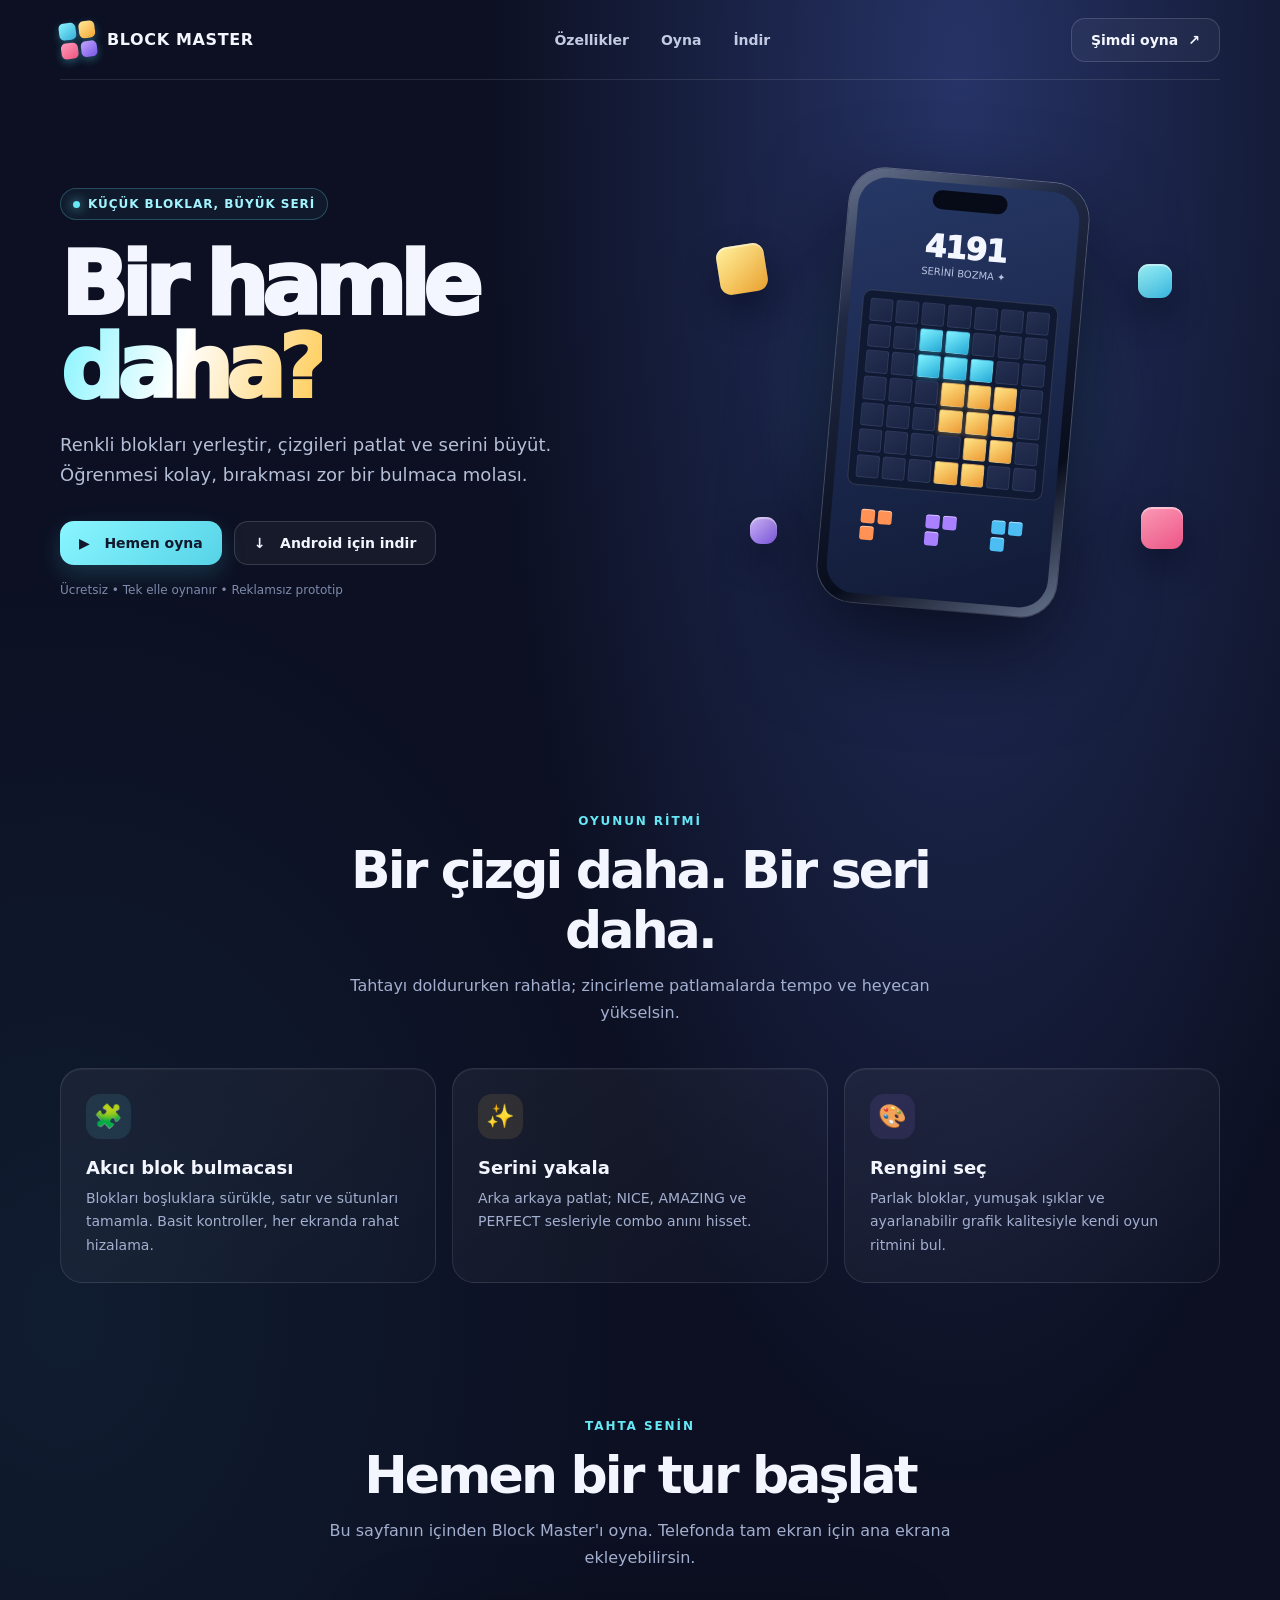
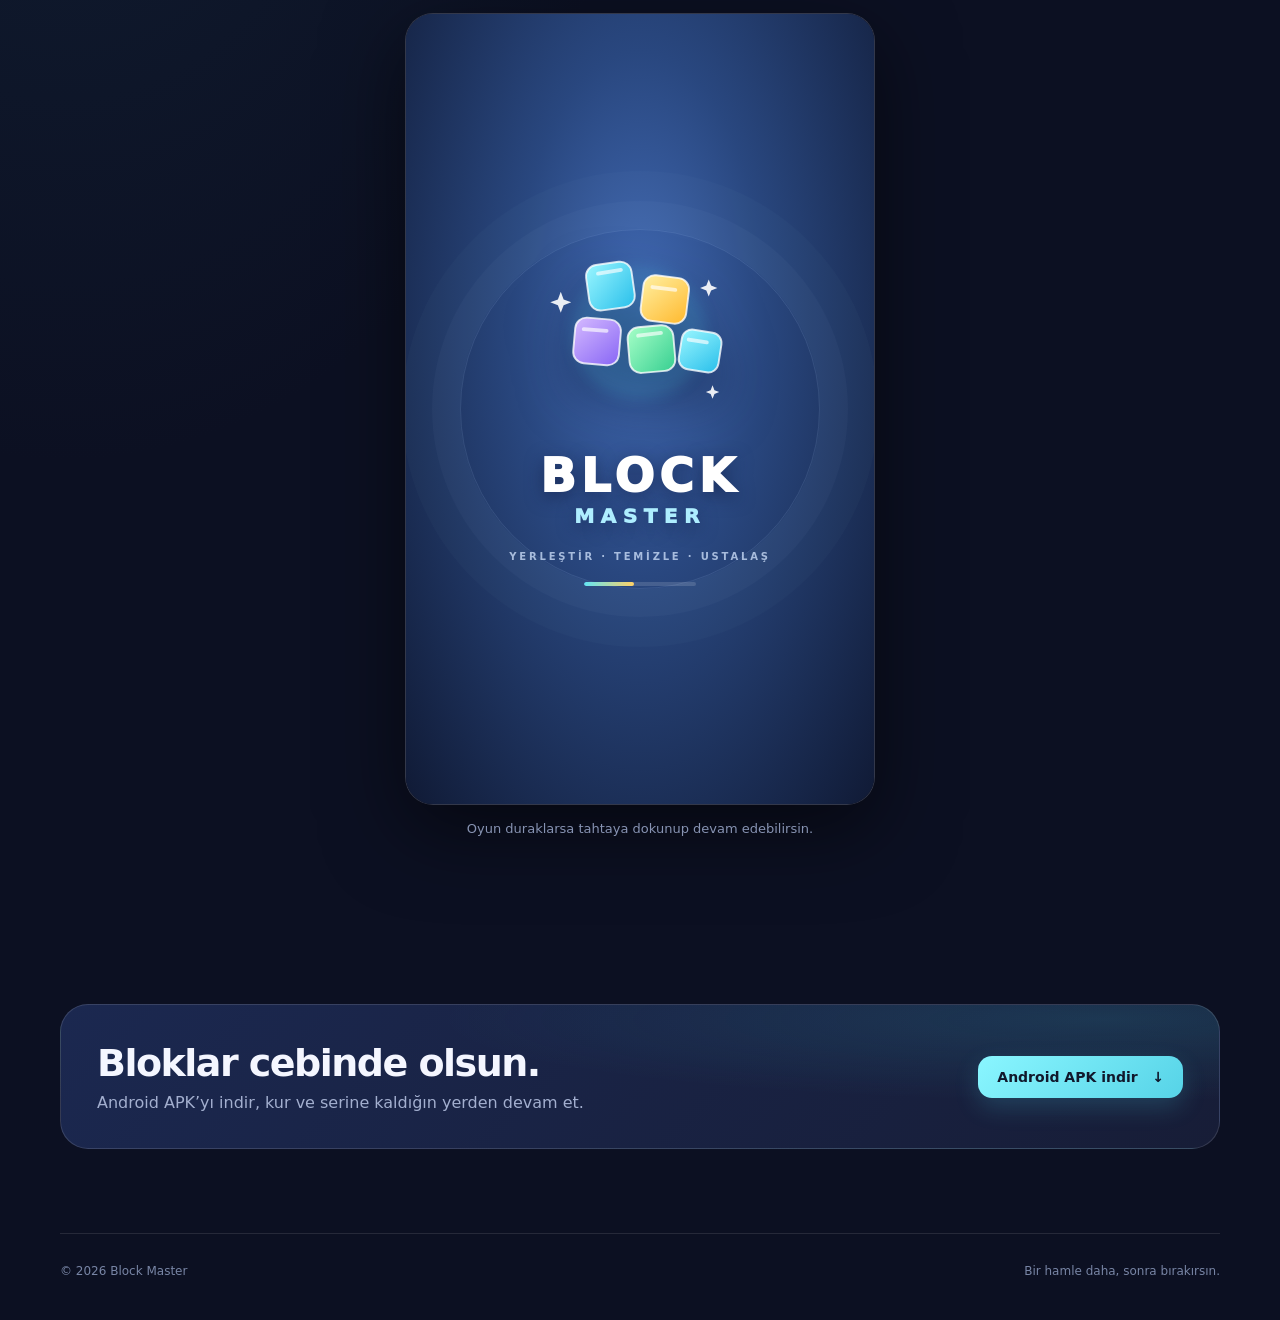
==== index.html @ 8a5c3a3d "Add Block Master website and Android APK" ====
<!doctype html>
<html lang="tr">
<head>
<meta charset="utf-8">
<meta name="viewport" content="width=device-width, initial-scale=1, viewport-fit=cover">
<meta name="theme-color" content="#0c1022">
<meta name="description" content="Block Master — rengârenk blokları yerleştir, çizgileri patlat, serini büyüt.">
<meta property="og:type" content="website">
<meta property="og:site_name" content="Block Master">
<meta property="og:title" content="Block Master — Bir hamle daha?">
<meta property="og:description" content="Renkli blokları yerleştir, çizgileri patlat ve serini büyüt. Hemen ücretsiz oyna.">
<meta property="og:image" content="social-preview.png">
<meta name="twitter:card" content="summary_large_image">
<link rel="icon" type="image/png" sizes="192x192" href="icons/icon-192.png">
<title>Block Master — Bir hamle daha?</title>
<style>
:root{--bg:#0c1022;--bg2:#131a35;--panel:#182143;--text:#f4f6ff;--muted:#a3afcf;--cyan:#66e8f5;--gold:#ffd166;--pink:#ff729f;--purple:#a77bff;--line:#ffffff1b;--max:1160px}
*{box-sizing:border-box}html{scroll-behavior:smooth}body{margin:0;background:radial-gradient(ellipse at 75% 3%,#263366 0,transparent 35%),radial-gradient(ellipse at 5% 45%,#18354d55 0,transparent 33%),var(--bg);color:var(--text);font-family:Inter,ui-sans-serif,system-ui,-apple-system,"Segoe UI",sans-serif;overflow-x:hidden}a{color:inherit;text-decoration:none}.wrap{width:min(var(--max),calc(100% - 40px));margin:auto}.nav{height:80px;display:flex;align-items:center;justify-content:space-between;border-bottom:1px solid var(--line)}.brand{display:flex;align-items:center;gap:11px;font-weight:900;letter-spacing:.04em}.brand-mark{width:36px;height:36px;position:relative;display:grid;grid-template-columns:repeat(2,1fr);gap:3px;transform:rotate(-7deg)}.brand-mark i{border-radius:5px;background:linear-gradient(145deg,#8af6ff,#36acd6);box-shadow:0 3px 9px #54dcfa55}.brand-mark i:nth-child(2){background:linear-gradient(145deg,#ffe99c,#f6a832)}.brand-mark i:nth-child(3){background:linear-gradient(145deg,#ff9cbc,#ed547d)}.brand-mark i:nth-child(4){background:linear-gradient(145deg,#c4a5ff,#7756e5)}.navlinks{display:flex;gap:32px;color:#c2cbe2;font-size:14px;font-weight:700}.navlinks a:hover{color:white}.nav-cta,.button{display:inline-flex;align-items:center;justify-content:center;gap:10px;border:1px solid #ffffff24;border-radius:14px;padding:13px 19px;font-weight:850;font-size:14px;transition:transform .2s,filter .2s}.nav-cta{background:#ffffff0b}.button:hover,.nav-cta:hover{transform:translateY(-2px);filter:brightness(1.08)}.button.primary{color:#11182c;background:linear-gradient(135deg,#8af6ff,#56d3e7);box-shadow:0 9px 24px #4bcde633;border:0}.button.secondary{background:#ffffff0b}.hero{position:relative;display:grid;grid-template-columns:1.05fr .95fr;align-items:center;gap:35px;min-height:650px;padding:70px 0 95px}.eyebrow{display:inline-flex;align-items:center;gap:8px;padding:8px 12px;border:1px solid #67e8f540;border-radius:99px;background:#67e8f50c;color:#a2f5ff;font-size:12px;font-weight:850;letter-spacing:.08em;text-transform:uppercase}.eyebrow b{width:7px;height:7px;border-radius:50%;background:var(--cyan);box-shadow:0 0 12px var(--cyan)}h1{font-size:clamp(52px,7vw,88px);letter-spacing:-.075em;line-height:.94;margin:24px 0 20px;font-weight:1000}.gradient-text{background:linear-gradient(105deg,#91f5ff 5%,#ffffff 46%,#ffd166 94%);color:transparent;background-clip:text;-webkit-background-clip:text}.hero p{max-width:520px;font-size:18px;line-height:1.7;color:#b5bfd8;margin:0 0 30px}.actions{display:flex;gap:12px;flex-wrap:wrap}.fineprint{margin-top:18px;font-size:12px;color:#7e8aab}.showcase{height:460px;display:grid;place-items:center;position:relative}.halo{position:absolute;width:min(88%,430px);aspect-ratio:1;border-radius:50%;background:radial-gradient(circle,#54cbe52a,transparent 67%);filter:blur(6px)}.phone{position:relative;width:240px;height:435px;border-radius:36px;padding:9px;background:linear-gradient(145deg,#65718c,#202943 26%,#080d1c 73%,#65718c);box-shadow:0 35px 90px #02040cb0,0 0 0 1px #ffffff55;transform:rotate(5deg);animation:float 5.5s ease-in-out infinite}.phone-inner{width:100%;height:100%;overflow:hidden;border-radius:29px;background:linear-gradient(160deg,#263866,#111a36);padding:16px 13px}.phone-top{height:19px;width:75px;border-radius:12px;background:#070b18;margin:-8px auto 19px}.mini-score{text-align:center;font-size:31px;font-weight:1000;letter-spacing:-.04em}.mini-label{text-align:center;color:#b8c3e0;font-size:10px;margin:2px 0 18px}.mini-grid{display:grid;grid-template-columns:repeat(7,1fr);gap:3px;padding:7px;background:#101932;border:1px solid #ffffff20;border-radius:9px}.mini-grid i{aspect-ratio:1;border-radius:3px;background:linear-gradient(145deg,#252f51,#1a2544);border:1px solid #53648a44}.mini-grid i:nth-child(10),.mini-grid i:nth-child(11),.mini-grid i:nth-child(17),.mini-grid i:nth-child(18){background:linear-gradient(145deg,#82f3ff,#24a9d6);box-shadow:0 2px 5px #3cd5ef55}.mini-grid i:nth-child(25),.mini-grid i:nth-child(26),.mini-grid i:nth-child(32),.mini-grid i:nth-child(33){background:linear-gradient(145deg,#ffe486,#ec9b35);box-shadow:0 2px 5px #f7b33a55}.mini-tray{display:flex;justify-content:space-around;margin-top:23px}.mini-piece{display:grid;grid-template-columns:repeat(2,14px);gap:3px}.mini-piece i{width:14px;height:14px;border-radius:3px;background:#ff9254;box-shadow:inset 0 1px #ffffff8a}.mini-piece:nth-child(2) i{background:#a980ff}.mini-piece:nth-child(3) i{background:#4cbef4}.float-block{position:absolute;border-radius:11px;box-shadow:0 16px 34px #02071577,inset 0 2px 1px #ffffff7c;animation:float 4s ease-in-out infinite}.float-block.a{width:48px;height:48px;left:6%;top:18%;background:linear-gradient(145deg,#fff09c,#eea532);transform:rotate(-9deg)}.float-block.b{width:34px;height:34px;right:9%;top:22%;background:linear-gradient(145deg,#a2fbff,#37b5df);animation-delay:-1.4s}.float-block.c{width:42px;height:42px;right:7%;bottom:16%;background:linear-gradient(145deg,#ff9db9,#eb5485);animation-delay:-.8s}.float-block.d{width:27px;height:27px;left:12%;bottom:17%;background:linear-gradient(145deg,#d3baff,#8760ed);animation-delay:-2s}@keyframes float{0%,100%{translate:0 0}50%{translate:0 -12px}}.section{padding:84px 0}.section-head{text-align:center;max-width:650px;margin:0 auto 42px}.kicker{color:var(--cyan);font-weight:900;font-size:12px;letter-spacing:.16em;text-transform:uppercase}.section h2{font-size:clamp(32px,4.5vw,52px);letter-spacing:-.055em;margin:12px 0}.section-head p{color:var(--muted);line-height:1.7;margin:0}.features{display:grid;grid-template-columns:repeat(3,1fr);gap:16px}.feature{padding:25px;border:1px solid var(--line);border-radius:22px;background:linear-gradient(145deg,#ffffff0d,#ffffff04);box-shadow:inset 0 1px #ffffff0c}.feature-icon{width:45px;height:45px;border-radius:14px;display:grid;place-items:center;font-size:23px;background:#66e8f51b;margin-bottom:18px}.feature:nth-child(2) .feature-icon{background:#ffd1661b}.feature:nth-child(3) .feature-icon{background:#a77bff1b}.feature h3{margin:0 0 9px;font-size:18px}.feature p{color:var(--muted);font-size:14px;line-height:1.65;margin:0}.play-section{padding-top:52px}.game-frame{width:min(100%,470px);height:min(850px,88vh);min-height:650px;border:1px solid #ffffff25;border-radius:28px;overflow:hidden;background:#10162b;box-shadow:0 25px 80px #0008;margin:32px auto 0}.game-frame iframe{width:100%;height:100%;border:0;background:#10162b}.play-note{text-align:center;color:#8793b2;font-size:13px;margin-top:16px}.download-band{padding:36px;border-radius:28px;border:1px solid #ffffff21;background:radial-gradient(ellipse at 90% 10%,#37c9db24,transparent 45%),linear-gradient(135deg,#1b2850,#171d37);display:flex;justify-content:space-between;align-items:center;gap:20px}.download-band h2{font-size:clamp(26px,4vw,38px);margin:0 0 8px;letter-spacing:-.04em}.download-band p{margin:0;color:var(--muted)}footer{padding:30px 0 42px;color:#7885a5;font-size:12px;display:flex;justify-content:space-between;gap:12px;border-top:1px solid var(--line)}.reveal{opacity:0;transform:translateY(16px);transition:opacity .65s,transform .65s}.reveal.visible{opacity:1;transform:translateY(0)}
@media(max-width:820px){.hero{grid-template-columns:1fr;gap:0;min-height:auto;padding:65px 0 40px}.hero-copy{text-align:center}.hero p{margin-left:auto;margin-right:auto}.actions{justify-content:center}.showcase{height:420px;margin-top:18px}.phone{transform:scale(.9) rotate(4deg)}.features{grid-template-columns:1fr}.feature{display:flex;gap:16px;align-items:flex-start}.feature-icon{flex:0 0 45px;margin:0}.download-band{display:block;text-align:center;padding:28px 22px}.download-band .button{margin-top:20px}.navlinks{display:none}.nav-cta{padding:11px 14px}.section{padding:65px 0}.game-frame{height:78vh;min-height:590px}}
@media(max-width:420px){.wrap{width:calc(100% - 28px)}.nav{height:68px}.hero{padding-top:52px}h1{font-size:55px}.hero p{font-size:16px}.showcase{height:380px}.phone{transform:scale(.82) rotate(4deg)}.section{padding:54px 0}.game-frame{height:75vh;min-height:560px;border-radius:20px}}
@media(prefers-reduced-motion:reduce){*,*::before,*::after{scroll-behavior:auto!important;animation-duration:.01ms!important;transition-duration:.01ms!important}}
</style>
</head>
<body>
<header class="wrap nav"><a class="brand" href="#top" aria-label="Block Master ana sayfa"><span class="brand-mark"><i></i><i></i><i></i><i></i></span><span>BLOCK MASTER</span></a><nav class="navlinks"><a href="#ozellikler">Özellikler</a><a href="#oyna">Oyna</a><a href="#indir">İndir</a></nav><a class="nav-cta" href="#oyna">Şimdi oyna <span>↗</span></a></header>
<main id="top">
<section class="wrap hero"><div class="hero-copy"><span class="eyebrow"><b></b> Küçük bloklar, büyük seri</span><h1>Bir hamle<br><span class="gradient-text">daha?</span></h1><p>Renkli blokları yerleştir, çizgileri patlat ve serini büyüt. Öğrenmesi kolay, bırakması zor bir bulmaca molası.</p><div class="actions"><a class="button primary" href="#oyna">▶ &nbsp; Hemen oyna</a><a class="button secondary" href="BlockPuzzle.apk" download>↓ &nbsp; Android için indir</a></div><div class="fineprint">Ücretsiz • Tek elle oynanır • Reklamsız prototip</div></div>
<div class="showcase" aria-label="Block Master oyun önizlemesi"><div class="halo"></div><span class="float-block a"></span><span class="float-block b"></span><span class="float-block c"></span><span class="float-block d"></span><div class="phone"><div class="phone-inner"><div class="phone-top"></div><div class="mini-score">4191</div><div class="mini-label">SERİNİ BOZMA ✦</div><div class="mini-grid" id="miniGrid"></div><div class="mini-tray"><span class="mini-piece"><i></i><i></i><i></i></span><span class="mini-piece"><i></i><i></i><i></i></span><span class="mini-piece"><i></i><i></i><i></i></span></div></div></div></div></section>
<section class="section wrap reveal" id="ozellikler"><div class="section-head"><div class="kicker">OYUNUN RİTMİ</div><h2>Bir çizgi daha. Bir seri daha.</h2><p>Tahtayı doldururken rahatla; zincirleme patlamalarda tempo ve heyecan yükselsin.</p></div><div class="features"><article class="feature"><div class="feature-icon">🧩</div><div><h3>Akıcı blok bulmacası</h3><p>Blokları boşluklara sürükle, satır ve sütunları tamamla. Basit kontroller, her ekranda rahat hizalama.</p></div></article><article class="feature"><div class="feature-icon">✨</div><div><h3>Serini yakala</h3><p>Arka arkaya patlat; NICE, AMAZING ve PERFECT sesleriyle combo anını hisset.</p></div></article><article class="feature"><div class="feature-icon">🎨</div><div><h3>Rengini seç</h3><p>Parlak bloklar, yumuşak ışıklar ve ayarlanabilir grafik kalitesiyle kendi oyun ritmini bul.</p></div></article></div></section>
<section class="section play-section wrap reveal" id="oyna"><div class="section-head"><div class="kicker">TAHTA SENİN</div><h2>Hemen bir tur başlat</h2><p>Bu sayfanın içinden Block Master'ı oyna. Telefonda tam ekran için ana ekrana ekleyebilirsin.</p></div><div class="game-frame"><iframe src="BlockPuzzle.html" title="Block Master oynanış" loading="lazy" allow="autoplay"></iframe></div><div class="play-note">Oyun duraklarsa tahtaya dokunup devam edebilirsin.</div></section>
<section class="section wrap reveal" id="indir"><div class="download-band"><div><h2>Bloklar cebinde olsun.</h2><p>Android APK’yı indir, kur ve serine kaldığın yerden devam et.</p></div><a class="button primary" href="BlockPuzzle.apk" download>Android APK indir &nbsp; ↓</a></div></section>
</main><footer class="wrap"><span>© 2026 Block Master</span><span>Bir hamle daha, sonra bırakırsın.</span></footer>
<script>
(function(){var grid=document.getElementById('miniGrid');var filled=[9,10,17,18,25,26,32,33,39,40,45,46];for(var i=0;i<49;i++){var cell=document.createElement('i');grid.appendChild(cell)}var cells=grid.children;for(var j=0;j<filled.length;j++)cells[filled[j]].style.background='linear-gradient(145deg,'+(j<4?'#82f3ff,#24a9d6':'#ffe486,#ec9b35')+')';var items=document.querySelectorAll('.reveal');if('IntersectionObserver'in window){var io=new IntersectionObserver(function(entries){entries.forEach(function(e){if(e.isIntersecting){e.target.classList.add('visible');io.unobserve(e.target)}})},{threshold:.12});items.forEach(function(el){io.observe(el)})}else{items.forEach(function(el){el.classList.add('visible')})}})();
</script>
</body>
</html>
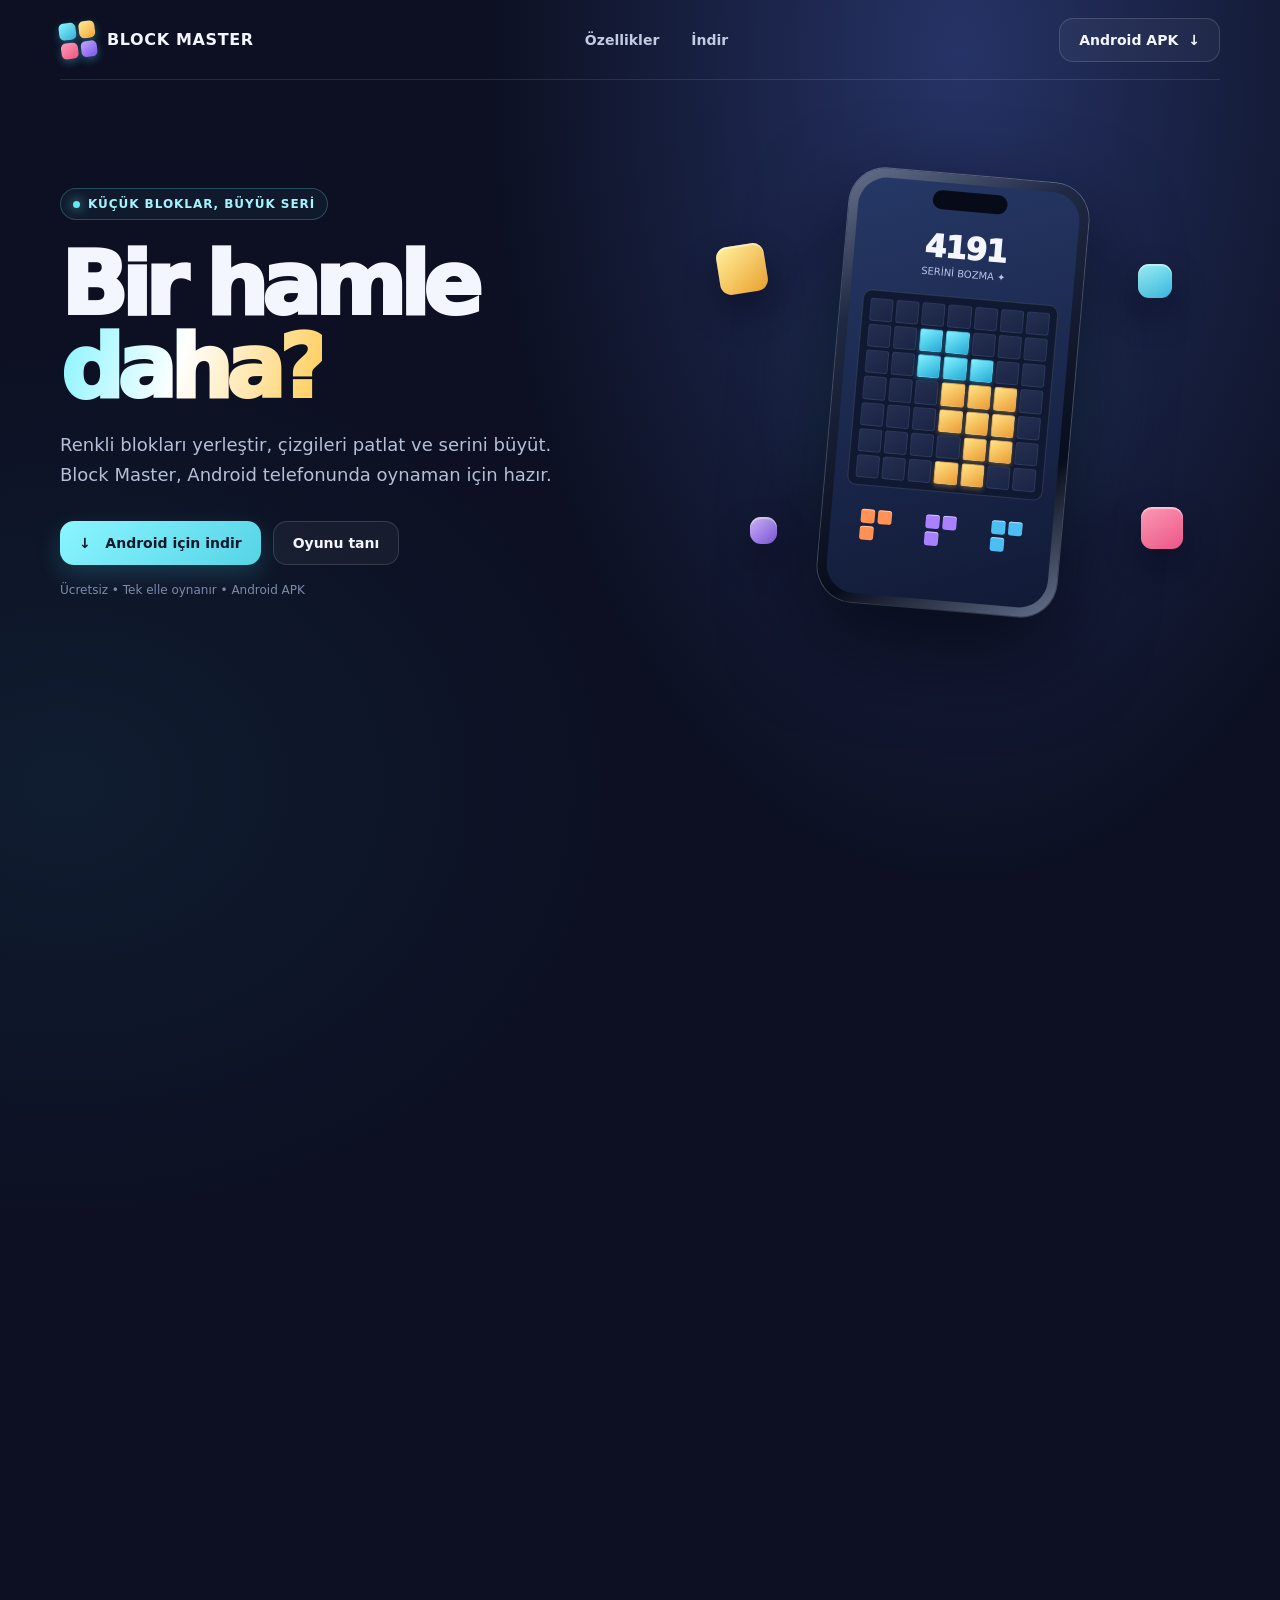
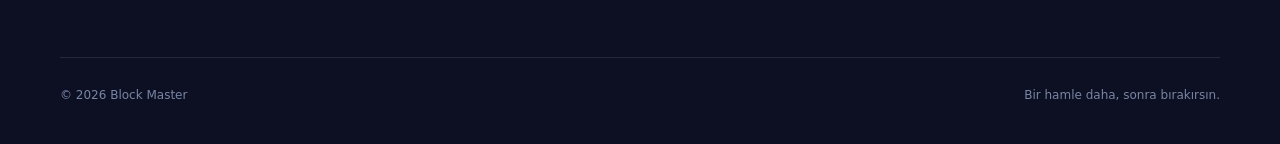
==== commit aa35ee49: "Disable web gameplay and add security policy" ====
--- a/index.html
+++ b/index.html
@@ -1,37 +1,30 @@
-<!doctype html>
-<html lang="tr">
-<head>
-<meta charset="utf-8">
-<meta name="viewport" content="width=device-width, initial-scale=1, viewport-fit=cover">
-<meta name="theme-color" content="#0c1022">
-<meta name="description" content="Block Master — rengârenk blokları yerleştir, çizgileri patlat, serini büyüt.">
-<meta property="og:type" content="website">
-<meta property="og:site_name" content="Block Master">
-<meta property="og:title" content="Block Master — Bir hamle daha?">
-<meta property="og:description" content="Renkli blokları yerleştir, çizgileri patlat ve serini büyüt. Hemen ücretsiz oyna.">
-<meta property="og:image" content="social-preview.png">
-<meta name="twitter:card" content="summary_large_image">
-<link rel="icon" type="image/png" sizes="192x192" href="icons/icon-192.png">
-<title>Block Master — Bir hamle daha?</title>
-<style>
-:root{--bg:#0c1022;--bg2:#131a35;--panel:#182143;--text:#f4f6ff;--muted:#a3afcf;--cyan:#66e8f5;--gold:#ffd166;--pink:#ff729f;--purple:#a77bff;--line:#ffffff1b;--max:1160px}
-*{box-sizing:border-box}html{scroll-behavior:smooth}body{margin:0;background:radial-gradient(ellipse at 75% 3%,#263366 0,transparent 35%),radial-gradient(ellipse at 5% 45%,#18354d55 0,transparent 33%),var(--bg);color:var(--text);font-family:Inter,ui-sans-serif,system-ui,-apple-system,"Segoe UI",sans-serif;overflow-x:hidden}a{color:inherit;text-decoration:none}.wrap{width:min(var(--max),calc(100% - 40px));margin:auto}.nav{height:80px;display:flex;align-items:center;justify-content:space-between;border-bottom:1px solid var(--line)}.brand{display:flex;align-items:center;gap:11px;font-weight:900;letter-spacing:.04em}.brand-mark{width:36px;height:36px;position:relative;display:grid;grid-template-columns:repeat(2,1fr);gap:3px;transform:rotate(-7deg)}.brand-mark i{border-radius:5px;background:linear-gradient(145deg,#8af6ff,#36acd6);box-shadow:0 3px 9px #54dcfa55}.brand-mark i:nth-child(2){background:linear-gradient(145deg,#ffe99c,#f6a832)}.brand-mark i:nth-child(3){background:linear-gradient(145deg,#ff9cbc,#ed547d)}.brand-mark i:nth-child(4){background:linear-gradient(145deg,#c4a5ff,#7756e5)}.navlinks{display:flex;gap:32px;color:#c2cbe2;font-size:14px;font-weight:700}.navlinks a:hover{color:white}.nav-cta,.button{display:inline-flex;align-items:center;justify-content:center;gap:10px;border:1px solid #ffffff24;border-radius:14px;padding:13px 19px;font-weight:850;font-size:14px;transition:transform .2s,filter .2s}.nav-cta{background:#ffffff0b}.button:hover,.nav-cta:hover{transform:translateY(-2px);filter:brightness(1.08)}.button.primary{color:#11182c;background:linear-gradient(135deg,#8af6ff,#56d3e7);box-shadow:0 9px 24px #4bcde633;border:0}.button.secondary{background:#ffffff0b}.hero{position:relative;display:grid;grid-template-columns:1.05fr .95fr;align-items:center;gap:35px;min-height:650px;padding:70px 0 95px}.eyebrow{display:inline-flex;align-items:center;gap:8px;padding:8px 12px;border:1px solid #67e8f540;border-radius:99px;background:#67e8f50c;color:#a2f5ff;font-size:12px;font-weight:850;letter-spacing:.08em;text-transform:uppercase}.eyebrow b{width:7px;height:7px;border-radius:50%;background:var(--cyan);box-shadow:0 0 12px var(--cyan)}h1{font-size:clamp(52px,7vw,88px);letter-spacing:-.075em;line-height:.94;margin:24px 0 20px;font-weight:1000}.gradient-text{background:linear-gradient(105deg,#91f5ff 5%,#ffffff 46%,#ffd166 94%);color:transparent;background-clip:text;-webkit-background-clip:text}.hero p{max-width:520px;font-size:18px;line-height:1.7;color:#b5bfd8;margin:0 0 30px}.actions{display:flex;gap:12px;flex-wrap:wrap}.fineprint{margin-top:18px;font-size:12px;color:#7e8aab}.showcase{height:460px;display:grid;place-items:center;position:relative}.halo{position:absolute;width:min(88%,430px);aspect-ratio:1;border-radius:50%;background:radial-gradient(circle,#54cbe52a,transparent 67%);filter:blur(6px)}.phone{position:relative;width:240px;height:435px;border-radius:36px;padding:9px;background:linear-gradient(145deg,#65718c,#202943 26%,#080d1c 73%,#65718c);box-shadow:0 35px 90px #02040cb0,0 0 0 1px #ffffff55;transform:rotate(5deg);animation:float 5.5s ease-in-out infinite}.phone-inner{width:100%;height:100%;overflow:hidden;border-radius:29px;background:linear-gradient(160deg,#263866,#111a36);padding:16px 13px}.phone-top{height:19px;width:75px;border-radius:12px;background:#070b18;margin:-8px auto 19px}.mini-score{text-align:center;font-size:31px;font-weight:1000;letter-spacing:-.04em}.mini-label{text-align:center;color:#b8c3e0;font-size:10px;margin:2px 0 18px}.mini-grid{display:grid;grid-template-columns:repeat(7,1fr);gap:3px;padding:7px;background:#101932;border:1px solid #ffffff20;border-radius:9px}.mini-grid i{aspect-ratio:1;border-radius:3px;background:linear-gradient(145deg,#252f51,#1a2544);border:1px solid #53648a44}.mini-grid i:nth-child(10),.mini-grid i:nth-child(11),.mini-grid i:nth-child(17),.mini-grid i:nth-child(18){background:linear-gradient(145deg,#82f3ff,#24a9d6);box-shadow:0 2px 5px #3cd5ef55}.mini-grid i:nth-child(25),.mini-grid i:nth-child(26),.mini-grid i:nth-child(32),.mini-grid i:nth-child(33){background:linear-gradient(145deg,#ffe486,#ec9b35);box-shadow:0 2px 5px #f7b33a55}.mini-tray{display:flex;justify-content:space-around;margin-top:23px}.mini-piece{display:grid;grid-template-columns:repeat(2,14px);gap:3px}.mini-piece i{width:14px;height:14px;border-radius:3px;background:#ff9254;box-shadow:inset 0 1px #ffffff8a}.mini-piece:nth-child(2) i{background:#a980ff}.mini-piece:nth-child(3) i{background:#4cbef4}.float-block{position:absolute;border-radius:11px;box-shadow:0 16px 34px #02071577,inset 0 2px 1px #ffffff7c;animation:float 4s ease-in-out infinite}.float-block.a{width:48px;height:48px;left:6%;top:18%;background:linear-gradient(145deg,#fff09c,#eea532);transform:rotate(-9deg)}.float-block.b{width:34px;height:34px;right:9%;top:22%;background:linear-gradient(145deg,#a2fbff,#37b5df);animation-delay:-1.4s}.float-block.c{width:42px;height:42px;right:7%;bottom:16%;background:linear-gradient(145deg,#ff9db9,#eb5485);animation-delay:-.8s}.float-block.d{width:27px;height:27px;left:12%;bottom:17%;background:linear-gradient(145deg,#d3baff,#8760ed);animation-delay:-2s}@keyframes float{0%,100%{translate:0 0}50%{translate:0 -12px}}.section{padding:84px 0}.section-head{text-align:center;max-width:650px;margin:0 auto 42px}.kicker{color:var(--cyan);font-weight:900;font-size:12px;letter-spacing:.16em;text-transform:uppercase}.section h2{font-size:clamp(32px,4.5vw,52px);letter-spacing:-.055em;margin:12px 0}.section-head p{color:var(--muted);line-height:1.7;margin:0}.features{display:grid;grid-template-columns:repeat(3,1fr);gap:16px}.feature{padding:25px;border:1px solid var(--line);border-radius:22px;background:linear-gradient(145deg,#ffffff0d,#ffffff04);box-shadow:inset 0 1px #ffffff0c}.feature-icon{width:45px;height:45px;border-radius:14px;display:grid;place-items:center;font-size:23px;background:#66e8f51b;margin-bottom:18px}.feature:nth-child(2) .feature-icon{background:#ffd1661b}.feature:nth-child(3) .feature-icon{background:#a77bff1b}.feature h3{margin:0 0 9px;font-size:18px}.feature p{color:var(--muted);font-size:14px;line-height:1.65;margin:0}.play-section{padding-top:52px}.game-frame{width:min(100%,470px);height:min(850px,88vh);min-height:650px;border:1px solid #ffffff25;border-radius:28px;overflow:hidden;background:#10162b;box-shadow:0 25px 80px #0008;margin:32px auto 0}.game-frame iframe{width:100%;height:100%;border:0;background:#10162b}.play-note{text-align:center;color:#8793b2;font-size:13px;margin-top:16px}.download-band{padding:36px;border-radius:28px;border:1px solid #ffffff21;background:radial-gradient(ellipse at 90% 10%,#37c9db24,transparent 45%),linear-gradient(135deg,#1b2850,#171d37);display:flex;justify-content:space-between;align-items:center;gap:20px}.download-band h2{font-size:clamp(26px,4vw,38px);margin:0 0 8px;letter-spacing:-.04em}.download-band p{margin:0;color:var(--muted)}footer{padding:30px 0 42px;color:#7885a5;font-size:12px;display:flex;justify-content:space-between;gap:12px;border-top:1px solid var(--line)}.reveal{opacity:0;transform:translateY(16px);transition:opacity .65s,transform .65s}.reveal.visible{opacity:1;transform:translateY(0)}
-@media(max-width:820px){.hero{grid-template-columns:1fr;gap:0;min-height:auto;padding:65px 0 40px}.hero-copy{text-align:center}.hero p{margin-left:auto;margin-right:auto}.actions{justify-content:center}.showcase{height:420px;margin-top:18px}.phone{transform:scale(.9) rotate(4deg)}.features{grid-template-columns:1fr}.feature{display:flex;gap:16px;align-items:flex-start}.feature-icon{flex:0 0 45px;margin:0}.download-band{display:block;text-align:center;padding:28px 22px}.download-band .button{margin-top:20px}.navlinks{display:none}.nav-cta{padding:11px 14px}.section{padding:65px 0}.game-frame{height:78vh;min-height:590px}}
-@media(max-width:420px){.wrap{width:calc(100% - 28px)}.nav{height:68px}.hero{padding-top:52px}h1{font-size:55px}.hero p{font-size:16px}.showcase{height:380px}.phone{transform:scale(.82) rotate(4deg)}.section{padding:54px 0}.game-frame{height:75vh;min-height:560px;border-radius:20px}}
-@media(prefers-reduced-motion:reduce){*,*::before,*::after{scroll-behavior:auto!important;animation-duration:.01ms!important;transition-duration:.01ms!important}}
-</style>
-</head>
-<body>
-<header class="wrap nav"><a class="brand" href="#top" aria-label="Block Master ana sayfa"><span class="brand-mark"><i></i><i></i><i></i><i></i></span><span>BLOCK MASTER</span></a><nav class="navlinks"><a href="#ozellikler">Özellikler</a><a href="#oyna">Oyna</a><a href="#indir">İndir</a></nav><a class="nav-cta" href="#oyna">Şimdi oyna <span>↗</span></a></header>
-<main id="top">
-<section class="wrap hero"><div class="hero-copy"><span class="eyebrow"><b></b> Küçük bloklar, büyük seri</span><h1>Bir hamle<br><span class="gradient-text">daha?</span></h1><p>Renkli blokları yerleştir, çizgileri patlat ve serini büyüt. Öğrenmesi kolay, bırakması zor bir bulmaca molası.</p><div class="actions"><a class="button primary" href="#oyna">▶ &nbsp; Hemen oyna</a><a class="button secondary" href="BlockPuzzle.apk" download>↓ &nbsp; Android için indir</a></div><div class="fineprint">Ücretsiz • Tek elle oynanır • Reklamsız prototip</div></div>
-<div class="showcase" aria-label="Block Master oyun önizlemesi"><div class="halo"></div><span class="float-block a"></span><span class="float-block b"></span><span class="float-block c"></span><span class="float-block d"></span><div class="phone"><div class="phone-inner"><div class="phone-top"></div><div class="mini-score">4191</div><div class="mini-label">SERİNİ BOZMA ✦</div><div class="mini-grid" id="miniGrid"></div><div class="mini-tray"><span class="mini-piece"><i></i><i></i><i></i></span><span class="mini-piece"><i></i><i></i><i></i></span><span class="mini-piece"><i></i><i></i><i></i></span></div></div></div></div></section>
-<section class="section wrap reveal" id="ozellikler"><div class="section-head"><div class="kicker">OYUNUN RİTMİ</div><h2>Bir çizgi daha. Bir seri daha.</h2><p>Tahtayı doldururken rahatla; zincirleme patlamalarda tempo ve heyecan yükselsin.</p></div><div class="features"><article class="feature"><div class="feature-icon">🧩</div><div><h3>Akıcı blok bulmacası</h3><p>Blokları boşluklara sürükle, satır ve sütunları tamamla. Basit kontroller, her ekranda rahat hizalama.</p></div></article><article class="feature"><div class="feature-icon">✨</div><div><h3>Serini yakala</h3><p>Arka arkaya patlat; NICE, AMAZING ve PERFECT sesleriyle combo anını hisset.</p></div></article><article class="feature"><div class="feature-icon">🎨</div><div><h3>Rengini seç</h3><p>Parlak bloklar, yumuşak ışıklar ve ayarlanabilir grafik kalitesiyle kendi oyun ritmini bul.</p></div></article></div></section>
-<section class="section play-section wrap reveal" id="oyna"><div class="section-head"><div class="kicker">TAHTA SENİN</div><h2>Hemen bir tur başlat</h2><p>Bu sayfanın içinden Block Master'ı oyna. Telefonda tam ekran için ana ekrana ekleyebilirsin.</p></div><div class="game-frame"><iframe src="BlockPuzzle.html" title="Block Master oynanış" loading="lazy" allow="autoplay"></iframe></div><div class="play-note">Oyun duraklarsa tahtaya dokunup devam edebilirsin.</div></section>
-<section class="section wrap reveal" id="indir"><div class="download-band"><div><h2>Bloklar cebinde olsun.</h2><p>Android APK’yı indir, kur ve serine kaldığın yerden devam et.</p></div><a class="button primary" href="BlockPuzzle.apk" download>Android APK indir &nbsp; ↓</a></div></section>
-</main><footer class="wrap"><span>© 2026 Block Master</span><span>Bir hamle daha, sonra bırakırsın.</span></footer>
-<script>
-(function(){var grid=document.getElementById('miniGrid');var filled=[9,10,17,18,25,26,32,33,39,40,45,46];for(var i=0;i<49;i++){var cell=document.createElement('i');grid.appendChild(cell)}var cells=grid.children;for(var j=0;j<filled.length;j++)cells[filled[j]].style.background='linear-gradient(145deg,'+(j<4?'#82f3ff,#24a9d6':'#ffe486,#ec9b35')+')';var items=document.querySelectorAll('.reveal');if('IntersectionObserver'in window){var io=new IntersectionObserver(function(entries){entries.forEach(function(e){if(e.isIntersecting){e.target.classList.add('visible');io.unobserve(e.target)}})},{threshold:.12});items.forEach(function(el){io.observe(el)})}else{items.forEach(function(el){el.classList.add('visible')})}})();
-</script>
-</body>
+<!doctype html>
+<html lang="tr">
+<head>
+  <meta charset="utf-8">
+  <meta name="viewport" content="width=device-width, initial-scale=1, viewport-fit=cover">
+  <meta name="theme-color" content="#0c1022">
+  <meta name="description" content="Block Master — renkli blok bulmacası. Android telefonuna indir.">
+  <meta name="referrer" content="strict-origin-when-cross-origin">
+  <meta http-equiv="Content-Security-Policy" content="default-src 'self'; script-src 'self'; style-src 'self'; img-src 'self'; font-src 'self'; connect-src 'self'; media-src 'self'; object-src 'none'; base-uri 'none'; frame-src 'none'; form-action 'self'; upgrade-insecure-requests">
+  <meta property="og:type" content="website">
+  <meta property="og:site_name" content="Block Master">
+  <meta property="og:title" content="Block Master — Bir hamle daha?">
+  <meta property="og:description" content="Renkli blokları yerleştir, çizgileri patlat ve serini büyüt. Android için indir.">
+  <meta property="og:image" content="social-preview.png">
+  <meta name="twitter:card" content="summary_large_image">
+  <link rel="icon" type="image/png" sizes="192x192" href="icons/icon-192.png">
+  <link rel="stylesheet" href="style.css">
+  <title>Block Master — Bir hamle daha?</title>
+  <script src="site.js" defer></script>
+</head>
+<body>
+<header class="wrap nav"><a class="brand" href="#top" aria-label="Block Master ana sayfa"><span class="brand-mark" aria-hidden="true"><i></i><i></i><i></i><i></i></span><span>BLOCK MASTER</span></a><nav class="navlinks" aria-label="Ana menü"><a href="#ozellikler">Özellikler</a><a href="#indir">İndir</a></nav><a class="nav-cta" href="#indir">Android APK <span aria-hidden="true">↓</span></a></header>
+<main id="top">
+<section class="wrap hero"><div class="hero-copy"><span class="eyebrow"><b aria-hidden="true"></b> Küçük bloklar, büyük seri</span><h1>Bir hamle<br><span class="gradient-text">daha?</span></h1><p>Renkli blokları yerleştir, çizgileri patlat ve serini büyüt. Block Master, Android telefonunda oynaman için hazır.</p><div class="actions"><a class="button primary" href="BlockPuzzle.apk" download>↓ &nbsp; Android için indir</a><a class="button secondary" href="#ozellikler">Oyunu tanı</a></div><div class="fineprint">Ücretsiz • Tek elle oynanır • Android APK</div></div>
+<div class="showcase" role="img" aria-label="Block Master oyun ekranının dekoratif önizlemesi"><div class="halo"></div><span class="float-block a"></span><span class="float-block b"></span><span class="float-block c"></span><span class="float-block d"></span><div class="phone"><div class="phone-inner"><div class="phone-top"></div><div class="mini-score">4191</div><div class="mini-label">SERİNİ BOZMA ✦</div><div class="mini-grid" id="miniGrid" aria-hidden="true"></div><div class="mini-tray" aria-hidden="true"><span class="mini-piece"><i></i><i></i><i></i></span><span class="mini-piece"><i></i><i></i><i></i></span><span class="mini-piece"><i></i><i></i><i></i></span></div></div></div></div></section>
+<section class="section wrap reveal" id="ozellikler"><div class="section-head"><div class="kicker">OYUNUN RİTMİ</div><h2>Bir çizgi daha. Bir seri daha.</h2><p>Block Master telefonunda çalışan bir bulmaca oyunudur. Oyun bu web sayfasında çalıştırılmaz.</p></div><div class="features"><article class="feature"><div class="feature-icon" aria-hidden="true">🧩</div><div><h3>Akıcı blok bulmacası</h3><p>Blokları boşluklara sürükle, satır ve sütunları tamamla. Rahat hizalama ve tek elle kontrol.</p></div></article><article class="feature"><div class="feature-icon" aria-hidden="true">✨</div><div><h3>Serini yakala</h3><p>Arka arkaya patlat; NICE, AMAZING ve PERFECT combo anlarını yakala.</p></div></article><article class="feature"><div class="feature-icon" aria-hidden="true">🎨</div><div><h3>Renkli tasarım</h3><p>Canlı bloklar, yumuşak ışıklar ve seçilebilir grafik kalitesi.</p></div></article></div></section>
+<section class="section wrap reveal" id="indir"><div class="download-band"><div><h2>Bloklar cebinde olsun.</h2><p>Android APK’yı indir, telefonuna kur ve serine kaldığın yerden devam et.</p></div><a class="button primary" href="BlockPuzzle.apk" download>Android APK indir &nbsp; ↓</a></div></section>
+</main><footer class="wrap"><span>© 2026 Block Master</span><span>Bir hamle daha, sonra bırakırsın.</span></footer>
+</body>
 </html>
--- a/style.css
+++ b/style.css
@@ -0,0 +1,7 @@
+:root{--bg:#0c1022;--bg2:#131a35;--panel:#182143;--text:#f4f6ff;--muted:#a3afcf;--cyan:#66e8f5;--gold:#ffd166;--pink:#ff729f;--purple:#a77bff;--line:#ffffff1b;--max:1160px}
+*{box-sizing:border-box}html{scroll-behavior:smooth}body{margin:0;background:radial-gradient(ellipse at 75% 3%,#263366 0,transparent 35%),radial-gradient(ellipse at 5% 45%,#18354d55 0,transparent 33%),var(--bg);color:var(--text);font-family:Inter,ui-sans-serif,system-ui,-apple-system,"Segoe UI",sans-serif;overflow-x:hidden}a{color:inherit;text-decoration:none}.wrap{width:min(var(--max),calc(100% - 40px));margin:auto}.nav{height:80px;display:flex;align-items:center;justify-content:space-between;border-bottom:1px solid var(--line)}.brand{display:flex;align-items:center;gap:11px;font-weight:900;letter-spacing:.04em}.brand-mark{width:36px;height:36px;position:relative;display:grid;grid-template-columns:repeat(2,1fr);gap:3px;transform:rotate(-7deg)}.brand-mark i{border-radius:5px;background:linear-gradient(145deg,#8af6ff,#36acd6);box-shadow:0 3px 9px #54dcfa55}.brand-mark i:nth-child(2){background:linear-gradient(145deg,#ffe99c,#f6a832)}.brand-mark i:nth-child(3){background:linear-gradient(145deg,#ff9cbc,#ed547d)}.brand-mark i:nth-child(4){background:linear-gradient(145deg,#c4a5ff,#7756e5)}.navlinks{display:flex;gap:32px;color:#c2cbe2;font-size:14px;font-weight:700}.navlinks a:hover{color:white}.nav-cta,.button{display:inline-flex;align-items:center;justify-content:center;gap:10px;border:1px solid #ffffff24;border-radius:14px;padding:13px 19px;font-weight:850;font-size:14px;transition:transform .2s,filter .2s}.nav-cta{background:#ffffff0b}.button:hover,.nav-cta:hover{transform:translateY(-2px);filter:brightness(1.08)}.button.primary{color:#11182c;background:linear-gradient(135deg,#8af6ff,#56d3e7);box-shadow:0 9px 24px #4bcde633;border:0}.button.secondary{background:#ffffff0b}.hero{position:relative;display:grid;grid-template-columns:1.05fr .95fr;align-items:center;gap:35px;min-height:650px;padding:70px 0 95px}.eyebrow{display:inline-flex;align-items:center;gap:8px;padding:8px 12px;border:1px solid #67e8f540;border-radius:99px;background:#67e8f50c;color:#a2f5ff;font-size:12px;font-weight:850;letter-spacing:.08em;text-transform:uppercase}.eyebrow b{width:7px;height:7px;border-radius:50%;background:var(--cyan);box-shadow:0 0 12px var(--cyan)}h1{font-size:clamp(52px,7vw,88px);letter-spacing:-.075em;line-height:.94;margin:24px 0 20px;font-weight:1000}.gradient-text{background:linear-gradient(105deg,#91f5ff 5%,#ffffff 46%,#ffd166 94%);color:transparent;background-clip:text;-webkit-background-clip:text}.hero p{max-width:520px;font-size:18px;line-height:1.7;color:#b5bfd8;margin:0 0 30px}.actions{display:flex;gap:12px;flex-wrap:wrap}.fineprint{margin-top:18px;font-size:12px;color:#7e8aab}.showcase{height:460px;display:grid;place-items:center;position:relative}.halo{position:absolute;width:min(88%,430px);aspect-ratio:1;border-radius:50%;background:radial-gradient(circle,#54cbe52a,transparent 67%);filter:blur(6px)}.phone{position:relative;width:240px;height:435px;border-radius:36px;padding:9px;background:linear-gradient(145deg,#65718c,#202943 26%,#080d1c 73%,#65718c);box-shadow:0 35px 90px #02040cb0,0 0 0 1px #ffffff55;transform:rotate(5deg);animation:float 5.5s ease-in-out infinite}.phone-inner{width:100%;height:100%;overflow:hidden;border-radius:29px;background:linear-gradient(160deg,#263866,#111a36);padding:16px 13px}.phone-top{height:19px;width:75px;border-radius:12px;background:#070b18;margin:-8px auto 19px}.mini-score{text-align:center;font-size:31px;font-weight:1000;letter-spacing:-.04em}.mini-label{text-align:center;color:#b8c3e0;font-size:10px;margin:2px 0 18px}.mini-grid{display:grid;grid-template-columns:repeat(7,1fr);gap:3px;padding:7px;background:#101932;border:1px solid #ffffff20;border-radius:9px}.mini-grid i{aspect-ratio:1;border-radius:3px;background:linear-gradient(145deg,#252f51,#1a2544);border:1px solid #53648a44}.mini-grid i:nth-child(10),.mini-grid i:nth-child(11),.mini-grid i:nth-child(17),.mini-grid i:nth-child(18){background:linear-gradient(145deg,#82f3ff,#24a9d6);box-shadow:0 2px 5px #3cd5ef55}.mini-grid i:nth-child(25),.mini-grid i:nth-child(26),.mini-grid i:nth-child(32),.mini-grid i:nth-child(33){background:linear-gradient(145deg,#ffe486,#ec9b35);box-shadow:0 2px 5px #f7b33a55}.mini-tray{display:flex;justify-content:space-around;margin-top:23px}.mini-piece{display:grid;grid-template-columns:repeat(2,14px);gap:3px}.mini-piece i{width:14px;height:14px;border-radius:3px;background:#ff9254;box-shadow:inset 0 1px #ffffff8a}.mini-piece:nth-child(2) i{background:#a980ff}.mini-piece:nth-child(3) i{background:#4cbef4}.float-block{position:absolute;border-radius:11px;box-shadow:0 16px 34px #02071577,inset 0 2px 1px #ffffff7c;animation:float 4s ease-in-out infinite}.float-block.a{width:48px;height:48px;left:6%;top:18%;background:linear-gradient(145deg,#fff09c,#eea532);transform:rotate(-9deg)}.float-block.b{width:34px;height:34px;right:9%;top:22%;background:linear-gradient(145deg,#a2fbff,#37b5df);animation-delay:-1.4s}.float-block.c{width:42px;height:42px;right:7%;bottom:16%;background:linear-gradient(145deg,#ff9db9,#eb5485);animation-delay:-.8s}.float-block.d{width:27px;height:27px;left:12%;bottom:17%;background:linear-gradient(145deg,#d3baff,#8760ed);animation-delay:-2s}@keyframes float{0%,100%{translate:0 0}50%{translate:0 -12px}}.section{padding:84px 0}.section-head{text-align:center;max-width:650px;margin:0 auto 42px}.kicker{color:var(--cyan);font-weight:900;font-size:12px;letter-spacing:.16em;text-transform:uppercase}.section h2{font-size:clamp(32px,4.5vw,52px);letter-spacing:-.055em;margin:12px 0}.section-head p{color:var(--muted);line-height:1.7;margin:0}.features{display:grid;grid-template-columns:repeat(3,1fr);gap:16px}.feature{padding:25px;border:1px solid var(--line);border-radius:22px;background:linear-gradient(145deg,#ffffff0d,#ffffff04);box-shadow:inset 0 1px #ffffff0c}.feature-icon{width:45px;height:45px;border-radius:14px;display:grid;place-items:center;font-size:23px;background:#66e8f51b;margin-bottom:18px}.feature:nth-child(2) .feature-icon{background:#ffd1661b}.feature:nth-child(3) .feature-icon{background:#a77bff1b}.feature h3{margin:0 0 9px;font-size:18px}.feature p{color:var(--muted);font-size:14px;line-height:1.65;margin:0}.download-band{padding:36px;border-radius:28px;border:1px solid #ffffff21;background:radial-gradient(ellipse at 90% 10%,#37c9db24,transparent 45%),linear-gradient(135deg,#1b2850,#171d37);display:flex;justify-content:space-between;align-items:center;gap:20px}.download-band h2{font-size:clamp(26px,4vw,38px);margin:0 0 8px;letter-spacing:-.04em}.download-band p{margin:0;color:var(--muted)}footer{padding:30px 0 42px;color:#7885a5;font-size:12px;display:flex;justify-content:space-between;gap:12px;border-top:1px solid var(--line)}.reveal{opacity:0;transform:translateY(16px);transition:opacity .65s,transform .65s}.reveal.visible{opacity:1;transform:translateY(0)}
+@media(max-width:820px){.hero{grid-template-columns:1fr;gap:0;min-height:auto;padding:65px 0 40px}.hero-copy{text-align:center}.hero p{margin-left:auto;margin-right:auto}.actions{justify-content:center}.showcase{height:420px;margin-top:18px}.phone{transform:scale(.9) rotate(4deg)}.features{grid-template-columns:1fr}.feature{display:flex;gap:16px;align-items:flex-start}.feature-icon{flex:0 0 45px;margin:0}.download-band{display:block;text-align:center;padding:28px 22px}.download-band .button{margin-top:20px}.navlinks{display:none}.nav-cta{padding:11px 14px}.section{padding:65px 0}}
+@media(max-width:420px){.wrap{width:calc(100% - 28px)}.nav{height:68px}.hero{padding-top:52px}h1{font-size:55px}.hero p{font-size:16px}.showcase{height:380px}.phone{transform:scale(.82) rotate(4deg)}.section{padding:54px 0}}
+@media(prefers-reduced-motion:reduce){*,*::before,*::after{scroll-behavior:auto!important;animation-duration:.01ms!important;transition-duration:.01ms!important}}
+.mini-grid i.filled-cyan{background:linear-gradient(145deg,#82f3ff,#24a9d6);box-shadow:0 2px 5px #3cd5ef55}.mini-grid i.filled-gold{background:linear-gradient(145deg,#ffe486,#ec9b35);box-shadow:0 2px 5px #f7b33a55}
+
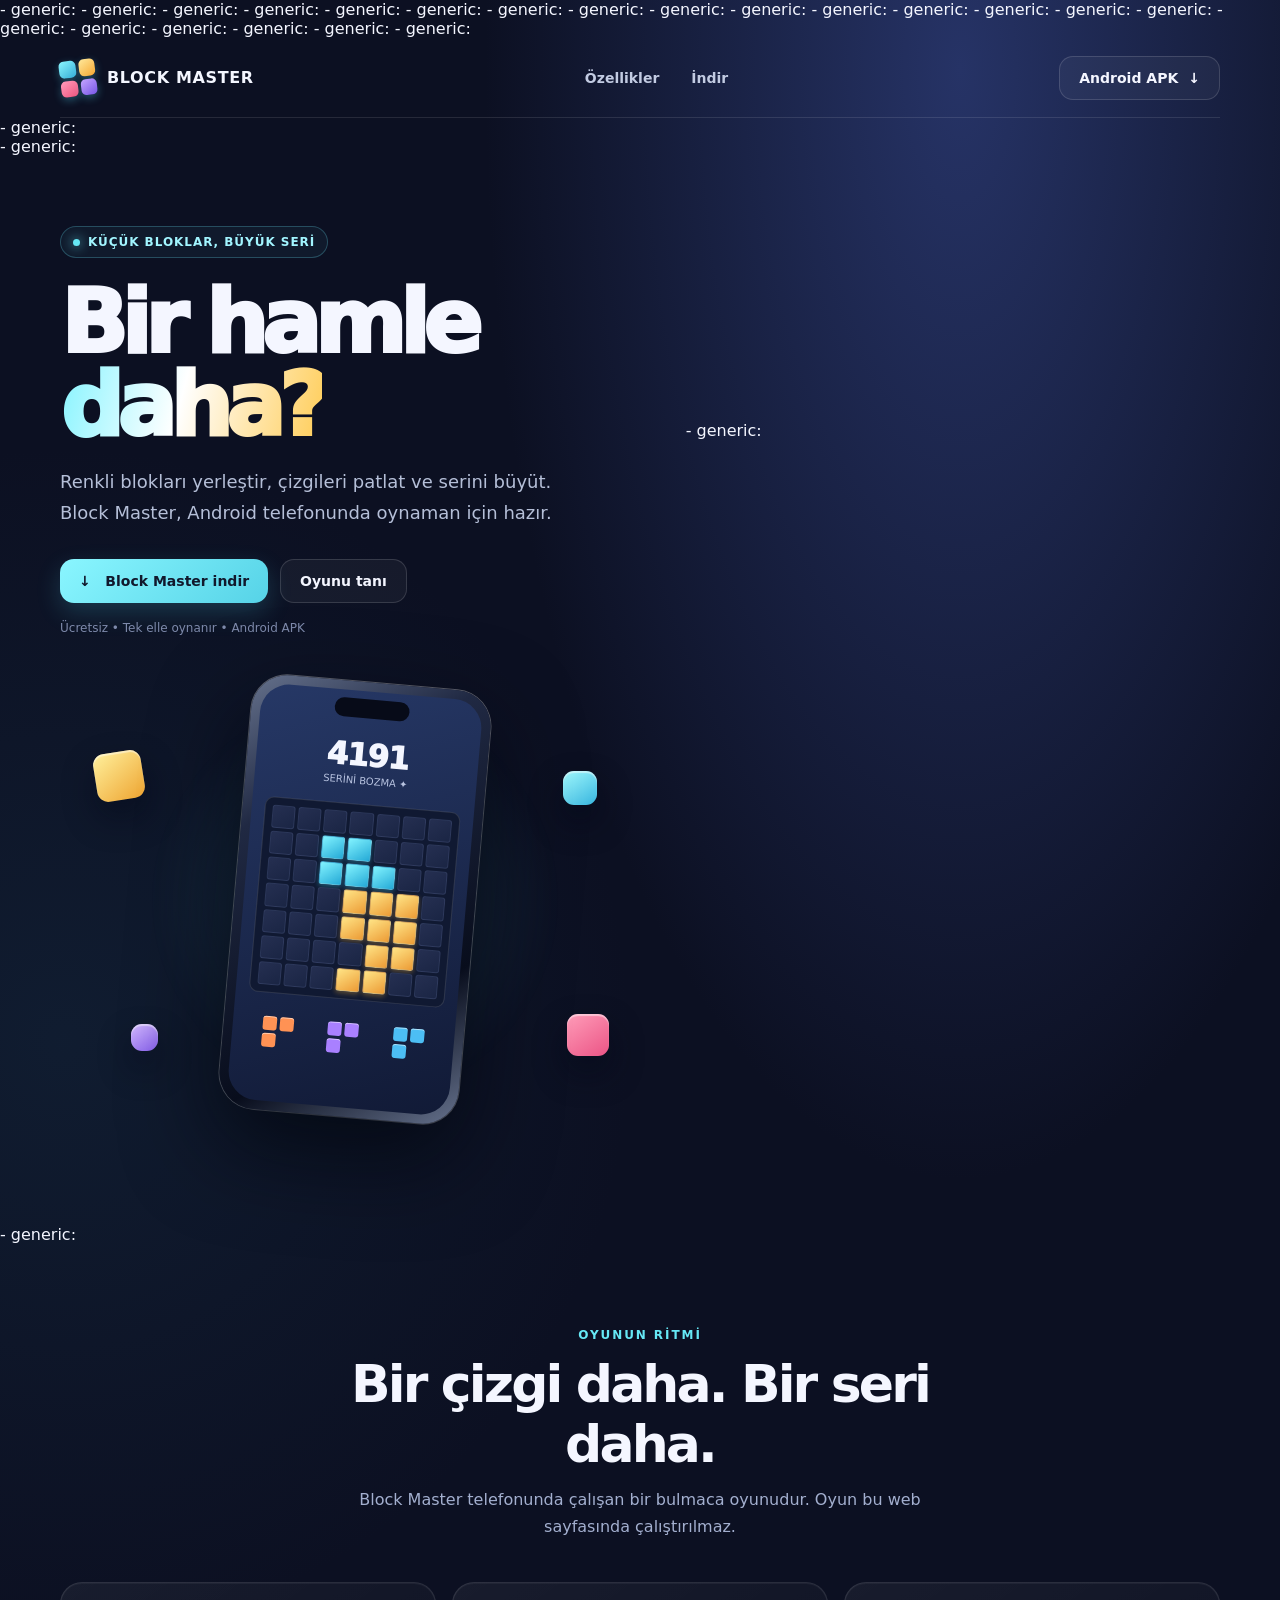
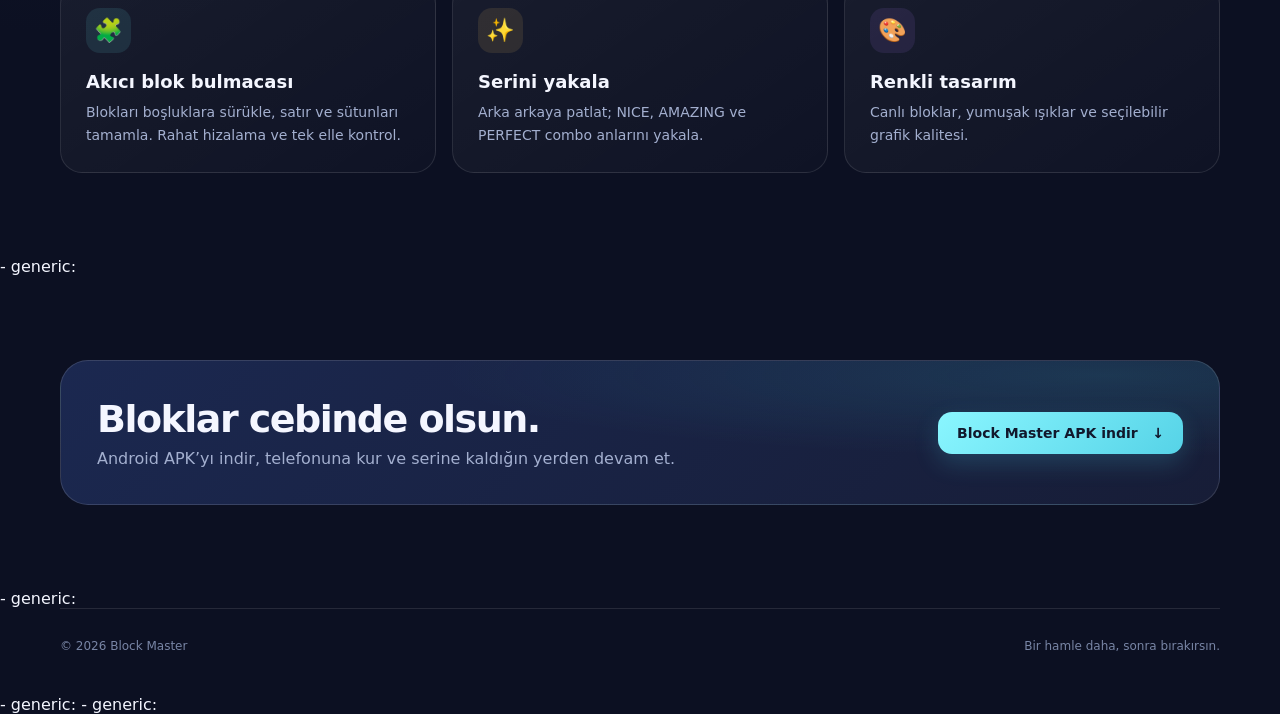
==== commit a832b490: "Point downloads to BlockMaster APK" ====
--- a/index.html
+++ b/index.html
@@ -1,30 +1,30 @@
 <!doctype html>
-<html lang="tr">
-<head>
-  <meta charset="utf-8">
-  <meta name="viewport" content="width=device-width, initial-scale=1, viewport-fit=cover">
-  <meta name="theme-color" content="#0c1022">
-  <meta name="description" content="Block Master — renkli blok bulmacası. Android telefonuna indir.">
-  <meta name="referrer" content="strict-origin-when-cross-origin">
-  <meta http-equiv="Content-Security-Policy" content="default-src 'self'; script-src 'self'; style-src 'self'; img-src 'self'; font-src 'self'; connect-src 'self'; media-src 'self'; object-src 'none'; base-uri 'none'; frame-src 'none'; form-action 'self'; upgrade-insecure-requests">
-  <meta property="og:type" content="website">
-  <meta property="og:site_name" content="Block Master">
-  <meta property="og:title" content="Block Master — Bir hamle daha?">
-  <meta property="og:description" content="Renkli blokları yerleştir, çizgileri patlat ve serini büyüt. Android için indir.">
-  <meta property="og:image" content="social-preview.png">
-  <meta name="twitter:card" content="summary_large_image">
-  <link rel="icon" type="image/png" sizes="192x192" href="icons/icon-192.png">
-  <link rel="stylesheet" href="style.css">
-  <title>Block Master — Bir hamle daha?</title>
-  <script src="site.js" defer></script>
-</head>
-<body>
-<header class="wrap nav"><a class="brand" href="#top" aria-label="Block Master ana sayfa"><span class="brand-mark" aria-hidden="true"><i></i><i></i><i></i><i></i></span><span>BLOCK MASTER</span></a><nav class="navlinks" aria-label="Ana menü"><a href="#ozellikler">Özellikler</a><a href="#indir">İndir</a></nav><a class="nav-cta" href="#indir">Android APK <span aria-hidden="true">↓</span></a></header>
-<main id="top">
-<section class="wrap hero"><div class="hero-copy"><span class="eyebrow"><b aria-hidden="true"></b> Küçük bloklar, büyük seri</span><h1>Bir hamle<br><span class="gradient-text">daha?</span></h1><p>Renkli blokları yerleştir, çizgileri patlat ve serini büyüt. Block Master, Android telefonunda oynaman için hazır.</p><div class="actions"><a class="button primary" href="BlockPuzzle.apk" download>↓ &nbsp; Android için indir</a><a class="button secondary" href="#ozellikler">Oyunu tanı</a></div><div class="fineprint">Ücretsiz • Tek elle oynanır • Android APK</div></div>
-<div class="showcase" role="img" aria-label="Block Master oyun ekranının dekoratif önizlemesi"><div class="halo"></div><span class="float-block a"></span><span class="float-block b"></span><span class="float-block c"></span><span class="float-block d"></span><div class="phone"><div class="phone-inner"><div class="phone-top"></div><div class="mini-score">4191</div><div class="mini-label">SERİNİ BOZMA ✦</div><div class="mini-grid" id="miniGrid" aria-hidden="true"></div><div class="mini-tray" aria-hidden="true"><span class="mini-piece"><i></i><i></i><i></i></span><span class="mini-piece"><i></i><i></i><i></i></span><span class="mini-piece"><i></i><i></i><i></i></span></div></div></div></div></section>
-<section class="section wrap reveal" id="ozellikler"><div class="section-head"><div class="kicker">OYUNUN RİTMİ</div><h2>Bir çizgi daha. Bir seri daha.</h2><p>Block Master telefonunda çalışan bir bulmaca oyunudur. Oyun bu web sayfasında çalıştırılmaz.</p></div><div class="features"><article class="feature"><div class="feature-icon" aria-hidden="true">🧩</div><div><h3>Akıcı blok bulmacası</h3><p>Blokları boşluklara sürükle, satır ve sütunları tamamla. Rahat hizalama ve tek elle kontrol.</p></div></article><article class="feature"><div class="feature-icon" aria-hidden="true">✨</div><div><h3>Serini yakala</h3><p>Arka arkaya patlat; NICE, AMAZING ve PERFECT combo anlarını yakala.</p></div></article><article class="feature"><div class="feature-icon" aria-hidden="true">🎨</div><div><h3>Renkli tasarım</h3><p>Canlı bloklar, yumuşak ışıklar ve seçilebilir grafik kalitesi.</p></div></article></div></section>
-<section class="section wrap reveal" id="indir"><div class="download-band"><div><h2>Bloklar cebinde olsun.</h2><p>Android APK’yı indir, telefonuna kur ve serine kaldığın yerden devam et.</p></div><a class="button primary" href="BlockPuzzle.apk" download>Android APK indir &nbsp; ↓</a></div></section>
-</main><footer class="wrap"><span>© 2026 Block Master</span><span>Bir hamle daha, sonra bırakırsın.</span></footer>
-</body>
-</html>
+      - generic: <html lang="tr">
+      - generic: <head>
+      - generic: <meta charset="utf-8">
+      - generic: <meta name="viewport" content="width=device-width, initial-scale=1, viewport-fit=cover">
+      - generic: <meta name="theme-color" content="#0c1022">
+      - generic: <meta name="description" content="Block Master — renkli blok bulmacası. Android telefonuna indir.">
+      - generic: <meta name="referrer" content="strict-origin-when-cross-origin">
+      - generic: <meta http-equiv="Content-Security-Policy" content="default-src 'self'; script-src 'self'; style-src 'self'; img-src 'self'; font-src 'self'; connect-src 'self'; media-src 'self'; object-src 'none'; base-uri 'none'; frame-src 'none'; form-action 'self'; upgrade-insecure-requests">
+      - generic: <meta property="og:type" content="website">
+      - generic: <meta property="og:site_name" content="Block Master">
+      - generic: <meta property="og:title" content="Block Master — Bir hamle daha?">
+      - generic: <meta property="og:description" content="Renkli blokları yerleştir, çizgileri patlat ve serini büyüt. Android için indir.">
+      - generic: <meta property="og:image" content="social-preview.png">
+      - generic: <meta name="twitter:card" content="summary_large_image">
+      - generic: <link rel="icon" type="image/png" sizes="192x192" href="icons/icon-192.png">
+      - generic: <link rel="stylesheet" href="style.css">
+      - generic: <title>Block Master — Bir hamle daha?</title>
+      - generic: <script src="site.js" defer></script>
+      - generic: </head>
+      - generic: <body>
+      - generic: <header class="wrap nav"><a class="brand" href="#top" aria-label="Block Master ana sayfa"><span class="brand-mark" aria-hidden="true"><i></i><i></i><i></i><i></i></span><span>BLOCK MASTER</span></a><nav class="navlinks" aria-label="Ana menü"><a href="#ozellikler">Özellikler</a><a href="#indir">İndir</a></nav><a class="nav-cta" href="#indir">Android APK <span aria-hidden="true">↓</span></a></header>
+      - generic: <main id="top">
+      - generic: <section class="wrap hero"><div class="hero-copy"><span class="eyebrow"><b aria-hidden="true"></b> Küçük bloklar, büyük seri</span><h1>Bir hamle<br><span class="gradient-text">daha?</span></h1><p>Renkli blokları yerleştir, çizgileri patlat ve serini büyüt. Block Master, Android telefonunda oynaman için hazır.</p><div class="actions"><a class="button primary" href="https://github.com/omixneo48-hub/aegaming/releases/latest/download/BlockMaster.apk" download>↓ &nbsp; Block Master indir</a><a class="button secondary" href="#ozellikler">Oyunu tanı</a></div><div class="fineprint">Ücretsiz • Tek elle oynanır • Android APK</div></div>
+      - generic: <div class="showcase" role="img" aria-label="Block Master oyun ekranının dekoratif önizlemesi"><div class="halo"></div><span class="float-block a"></span><span class="float-block b"></span><span class="float-block c"></span><span class="float-block d"></span><div class="phone"><div class="phone-inner"><div class="phone-top"></div><div class="mini-score">4191</div><div class="mini-label">SERİNİ BOZMA ✦</div><div class="mini-grid" id="miniGrid" aria-hidden="true"></div><div class="mini-tray" aria-hidden="true"><span class="mini-piece"><i></i><i></i><i></i></span><span class="mini-piece"><i></i><i></i><i></i></span><span class="mini-piece"><i></i><i></i><i></i></span></div></div></div></div></section>
+      - generic: <section class="section wrap reveal" id="ozellikler"><div class="section-head"><div class="kicker">OYUNUN RİTMİ</div><h2>Bir çizgi daha. Bir seri daha.</h2><p>Block Master telefonunda çalışan bir bulmaca oyunudur. Oyun bu web sayfasında çalıştırılmaz.</p></div><div class="features"><article class="feature"><div class="feature-icon" aria-hidden="true">🧩</div><div><h3>Akıcı blok bulmacası</h3><p>Blokları boşluklara sürükle, satır ve sütunları tamamla. Rahat hizalama ve tek elle kontrol.</p></div></article><article class="feature"><div class="feature-icon" aria-hidden="true">✨</div><div><h3>Serini yakala</h3><p>Arka arkaya patlat; NICE, AMAZING ve PERFECT combo anlarını yakala.</p></div></article><article class="feature"><div class="feature-icon" aria-hidden="true">🎨</div><div><h3>Renkli tasarım</h3><p>Canlı bloklar, yumuşak ışıklar ve seçilebilir grafik kalitesi.</p></div></article></div></section>
+      - generic: <section class="section wrap reveal" id="indir"><div class="download-band"><div><h2>Bloklar cebinde olsun.</h2><p>Android APK’yı indir, telefonuna kur ve serine kaldığın yerden devam et.</p></div><a class="button primary" href="https://github.com/omixneo48-hub/aegaming/releases/latest/download/BlockMaster.apk" download>Block Master APK indir &nbsp; ↓</a></div></section>
+      - generic: </main><footer class="wrap"><span>© 2026 Block Master</span><span>Bir hamle daha, sonra bırakırsın.</span></footer>
+      - generic: </body>
+      - generic: </html>
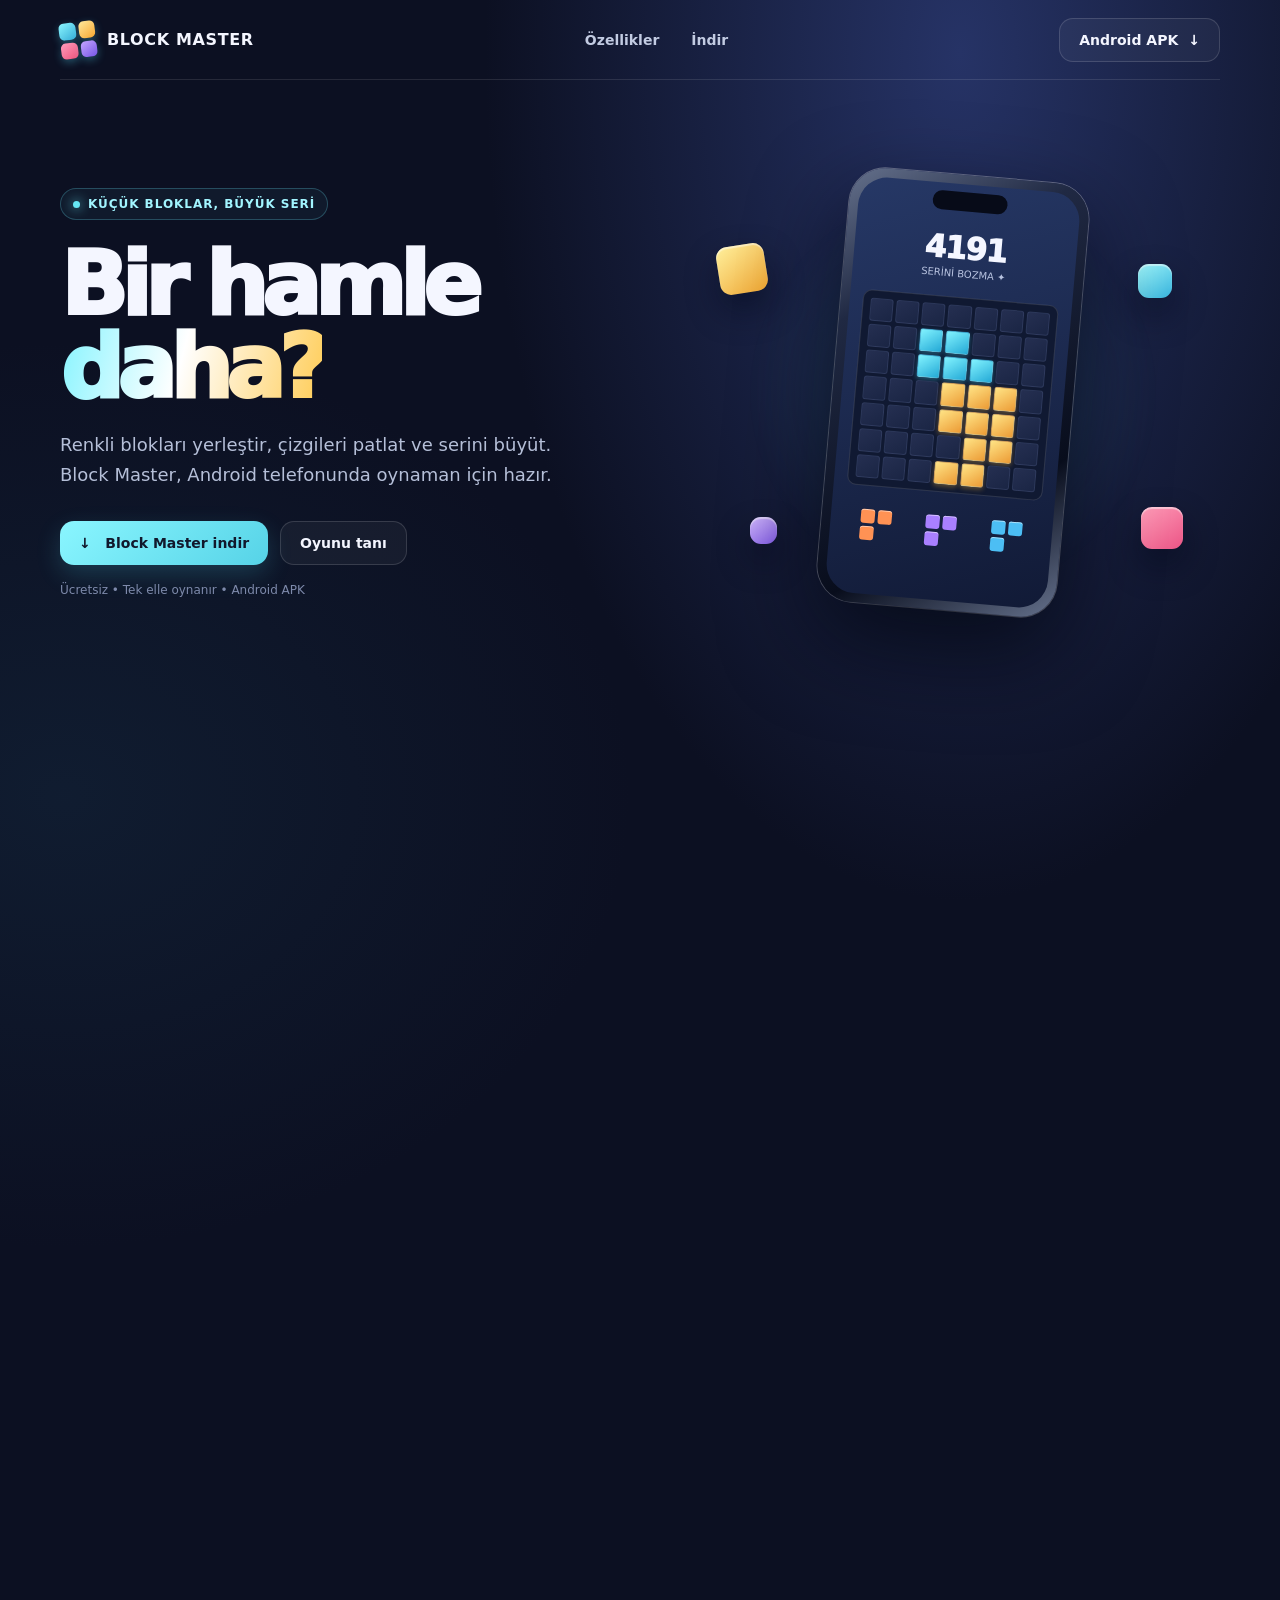
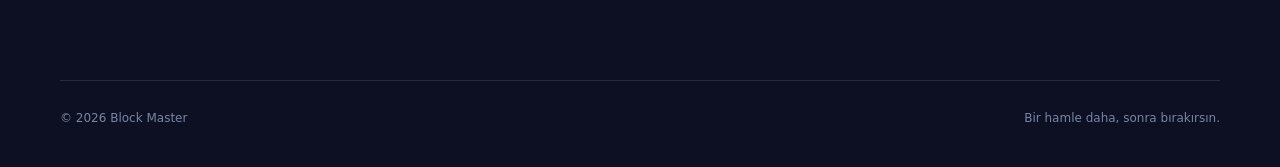
==== commit 6ec5c53c: "Fix Block Master download page markup" ====
--- a/index.html
+++ b/index.html
@@ -1,30 +1,86 @@
 <!doctype html>
-      - generic: <html lang="tr">
-      - generic: <head>
-      - generic: <meta charset="utf-8">
-      - generic: <meta name="viewport" content="width=device-width, initial-scale=1, viewport-fit=cover">
-      - generic: <meta name="theme-color" content="#0c1022">
-      - generic: <meta name="description" content="Block Master — renkli blok bulmacası. Android telefonuna indir.">
-      - generic: <meta name="referrer" content="strict-origin-when-cross-origin">
-      - generic: <meta http-equiv="Content-Security-Policy" content="default-src 'self'; script-src 'self'; style-src 'self'; img-src 'self'; font-src 'self'; connect-src 'self'; media-src 'self'; object-src 'none'; base-uri 'none'; frame-src 'none'; form-action 'self'; upgrade-insecure-requests">
-      - generic: <meta property="og:type" content="website">
-      - generic: <meta property="og:site_name" content="Block Master">
-      - generic: <meta property="og:title" content="Block Master — Bir hamle daha?">
-      - generic: <meta property="og:description" content="Renkli blokları yerleştir, çizgileri patlat ve serini büyüt. Android için indir.">
-      - generic: <meta property="og:image" content="social-preview.png">
-      - generic: <meta name="twitter:card" content="summary_large_image">
-      - generic: <link rel="icon" type="image/png" sizes="192x192" href="icons/icon-192.png">
-      - generic: <link rel="stylesheet" href="style.css">
-      - generic: <title>Block Master — Bir hamle daha?</title>
-      - generic: <script src="site.js" defer></script>
-      - generic: </head>
-      - generic: <body>
-      - generic: <header class="wrap nav"><a class="brand" href="#top" aria-label="Block Master ana sayfa"><span class="brand-mark" aria-hidden="true"><i></i><i></i><i></i><i></i></span><span>BLOCK MASTER</span></a><nav class="navlinks" aria-label="Ana menü"><a href="#ozellikler">Özellikler</a><a href="#indir">İndir</a></nav><a class="nav-cta" href="#indir">Android APK <span aria-hidden="true">↓</span></a></header>
-      - generic: <main id="top">
-      - generic: <section class="wrap hero"><div class="hero-copy"><span class="eyebrow"><b aria-hidden="true"></b> Küçük bloklar, büyük seri</span><h1>Bir hamle<br><span class="gradient-text">daha?</span></h1><p>Renkli blokları yerleştir, çizgileri patlat ve serini büyüt. Block Master, Android telefonunda oynaman için hazır.</p><div class="actions"><a class="button primary" href="https://github.com/omixneo48-hub/aegaming/releases/latest/download/BlockMaster.apk" download>↓ &nbsp; Block Master indir</a><a class="button secondary" href="#ozellikler">Oyunu tanı</a></div><div class="fineprint">Ücretsiz • Tek elle oynanır • Android APK</div></div>
-      - generic: <div class="showcase" role="img" aria-label="Block Master oyun ekranının dekoratif önizlemesi"><div class="halo"></div><span class="float-block a"></span><span class="float-block b"></span><span class="float-block c"></span><span class="float-block d"></span><div class="phone"><div class="phone-inner"><div class="phone-top"></div><div class="mini-score">4191</div><div class="mini-label">SERİNİ BOZMA ✦</div><div class="mini-grid" id="miniGrid" aria-hidden="true"></div><div class="mini-tray" aria-hidden="true"><span class="mini-piece"><i></i><i></i><i></i></span><span class="mini-piece"><i></i><i></i><i></i></span><span class="mini-piece"><i></i><i></i><i></i></span></div></div></div></div></section>
-      - generic: <section class="section wrap reveal" id="ozellikler"><div class="section-head"><div class="kicker">OYUNUN RİTMİ</div><h2>Bir çizgi daha. Bir seri daha.</h2><p>Block Master telefonunda çalışan bir bulmaca oyunudur. Oyun bu web sayfasında çalıştırılmaz.</p></div><div class="features"><article class="feature"><div class="feature-icon" aria-hidden="true">🧩</div><div><h3>Akıcı blok bulmacası</h3><p>Blokları boşluklara sürükle, satır ve sütunları tamamla. Rahat hizalama ve tek elle kontrol.</p></div></article><article class="feature"><div class="feature-icon" aria-hidden="true">✨</div><div><h3>Serini yakala</h3><p>Arka arkaya patlat; NICE, AMAZING ve PERFECT combo anlarını yakala.</p></div></article><article class="feature"><div class="feature-icon" aria-hidden="true">🎨</div><div><h3>Renkli tasarım</h3><p>Canlı bloklar, yumuşak ışıklar ve seçilebilir grafik kalitesi.</p></div></article></div></section>
-      - generic: <section class="section wrap reveal" id="indir"><div class="download-band"><div><h2>Bloklar cebinde olsun.</h2><p>Android APK’yı indir, telefonuna kur ve serine kaldığın yerden devam et.</p></div><a class="button primary" href="https://github.com/omixneo48-hub/aegaming/releases/latest/download/BlockMaster.apk" download>Block Master APK indir &nbsp; ↓</a></div></section>
-      - generic: </main><footer class="wrap"><span>© 2026 Block Master</span><span>Bir hamle daha, sonra bırakırsın.</span></footer>
-      - generic: </body>
-      - generic: </html>
+<html lang="tr">
+<head>
+  <meta charset="utf-8">
+  <meta name="viewport" content="width=device-width, initial-scale=1, viewport-fit=cover">
+  <meta name="theme-color" content="#0c1022">
+  <meta name="description" content="Block Master — rengârenk blokları yerleştir, çizgileri patlat, serini büyüt. Android için indir.">
+  <meta name="referrer" content="strict-origin-when-cross-origin">
+  <meta http-equiv="Content-Security-Policy" content="default-src 'self'; script-src 'self'; style-src 'self'; img-src 'self'; font-src 'self'; connect-src 'self'; media-src 'self'; object-src 'none'; base-uri 'none'; frame-src 'none'; form-action 'self'; upgrade-insecure-requests">
+  <meta property="og:type" content="website">
+  <meta property="og:site_name" content="Block Master">
+  <meta property="og:title" content="Block Master — Bir hamle daha?">
+  <meta property="og:description" content="Renkli blokları yerleştir, çizgileri patlat ve serini büyüt. Android için indir.">
+  <meta property="og:image" content="social-preview.png">
+  <meta name="twitter:card" content="summary_large_image">
+  <link rel="icon" type="image/png" sizes="192x192" href="icons/icon-192.png">
+  <link rel="stylesheet" href="style.css">
+  <title>Block Master — Bir hamle daha?</title>
+  <script src="site.js" defer></script>
+</head>
+<body>
+  <header class="wrap nav">
+    <a class="brand" href="#top" aria-label="Block Master ana sayfa">
+      <span class="brand-mark" aria-hidden="true"><i></i><i></i><i></i><i></i></span>
+      <span>BLOCK MASTER</span>
+    </a>
+    <nav class="navlinks" aria-label="Ana menü">
+      <a href="#ozellikler">Özellikler</a>
+      <a href="#indir">İndir</a>
+    </nav>
+    <a class="nav-cta" href="#indir">Android APK <span aria-hidden="true">↓</span></a>
+  </header>
+
+  <main id="top">
+    <section class="wrap hero">
+      <div class="hero-copy">
+        <span class="eyebrow"><b aria-hidden="true"></b> Küçük bloklar, büyük seri</span>
+        <h1>Bir hamle<br><span class="gradient-text">daha?</span></h1>
+        <p>Renkli blokları yerleştir, çizgileri patlat ve serini büyüt. Block Master, Android telefonunda oynaman için hazır.</p>
+        <div class="actions">
+          <a class="button primary" href="https://github.com/omixneo48-hub/aegaming/releases/latest/download/BlockMaster.apk" download>↓ &nbsp; Block Master indir</a>
+          <a class="button secondary" href="#ozellikler">Oyunu tanı</a>
+        </div>
+        <div class="fineprint">Ücretsiz • Tek elle oynanır • Android APK</div>
+      </div>
+      <div class="showcase" role="img" aria-label="Block Master oyun ekranının dekoratif önizlemesi">
+        <div class="halo"></div>
+        <span class="float-block a"></span><span class="float-block b"></span>
+        <span class="float-block c"></span><span class="float-block d"></span>
+        <div class="phone"><div class="phone-inner">
+          <div class="phone-top"></div><div class="mini-score">4191</div>
+          <div class="mini-label">SERİNİ BOZMA ✦</div>
+          <div class="mini-grid" id="miniGrid" aria-hidden="true"></div>
+          <div class="mini-tray" aria-hidden="true">
+            <span class="mini-piece"><i></i><i></i><i></i></span>
+            <span class="mini-piece"><i></i><i></i><i></i></span>
+            <span class="mini-piece"><i></i><i></i><i></i></span>
+          </div>
+        </div></div>
+      </div>
+    </section>
+
+    <section class="section wrap reveal" id="ozellikler">
+      <div class="section-head">
+        <div class="kicker">OYUNUN RİTMİ</div>
+        <h2>Bir çizgi daha. Bir seri daha.</h2>
+        <p>Block Master telefonunda çalışan bir bulmaca oyunudur. Oyun bu web sayfasında çalıştırılmaz.</p>
+      </div>
+      <div class="features">
+        <article class="feature"><div class="feature-icon" aria-hidden="true">🧩</div><div><h3>Akıcı blok bulmacası</h3><p>Blokları boşluklara sürükle, satır ve sütunları tamamla. Basit kontroller, her ekranda rahat hizalama.</p></div></article>
+        <article class="feature"><div class="feature-icon" aria-hidden="true">✨</div><div><h3>Serini yakala</h3><p>Arka arkaya patlat; NICE, AMAZING ve PERFECT sesleriyle combo anını hisset.</p></div></article>
+        <article class="feature"><div class="feature-icon" aria-hidden="true">🎨</div><div><h3>Rengini seç</h3><p>Parlak bloklar, yumuşak ışıklar ve ayarlanabilir grafik kalitesiyle kendi oyun ritmini bul.</p></div></article>
+      </div>
+    </section>
+
+    <section class="section wrap reveal" id="indir">
+      <div class="download-band">
+        <div><h2>Bloklar cebinde olsun.</h2><p>Android APK’yı indir, telefonuna kur ve serine kaldığın yerden devam et.</p></div>
+        <a class="button primary" href="https://github.com/omixneo48-hub/aegaming/releases/latest/download/BlockMaster.apk" download>Block Master APK indir &nbsp; ↓</a>
+      </div>
+    </section>
+  </main>
+
+  <footer class="wrap"><span>© 2026 Block Master</span><span>Bir hamle daha, sonra bırakırsın.</span></footer>
+</body>
+</html>
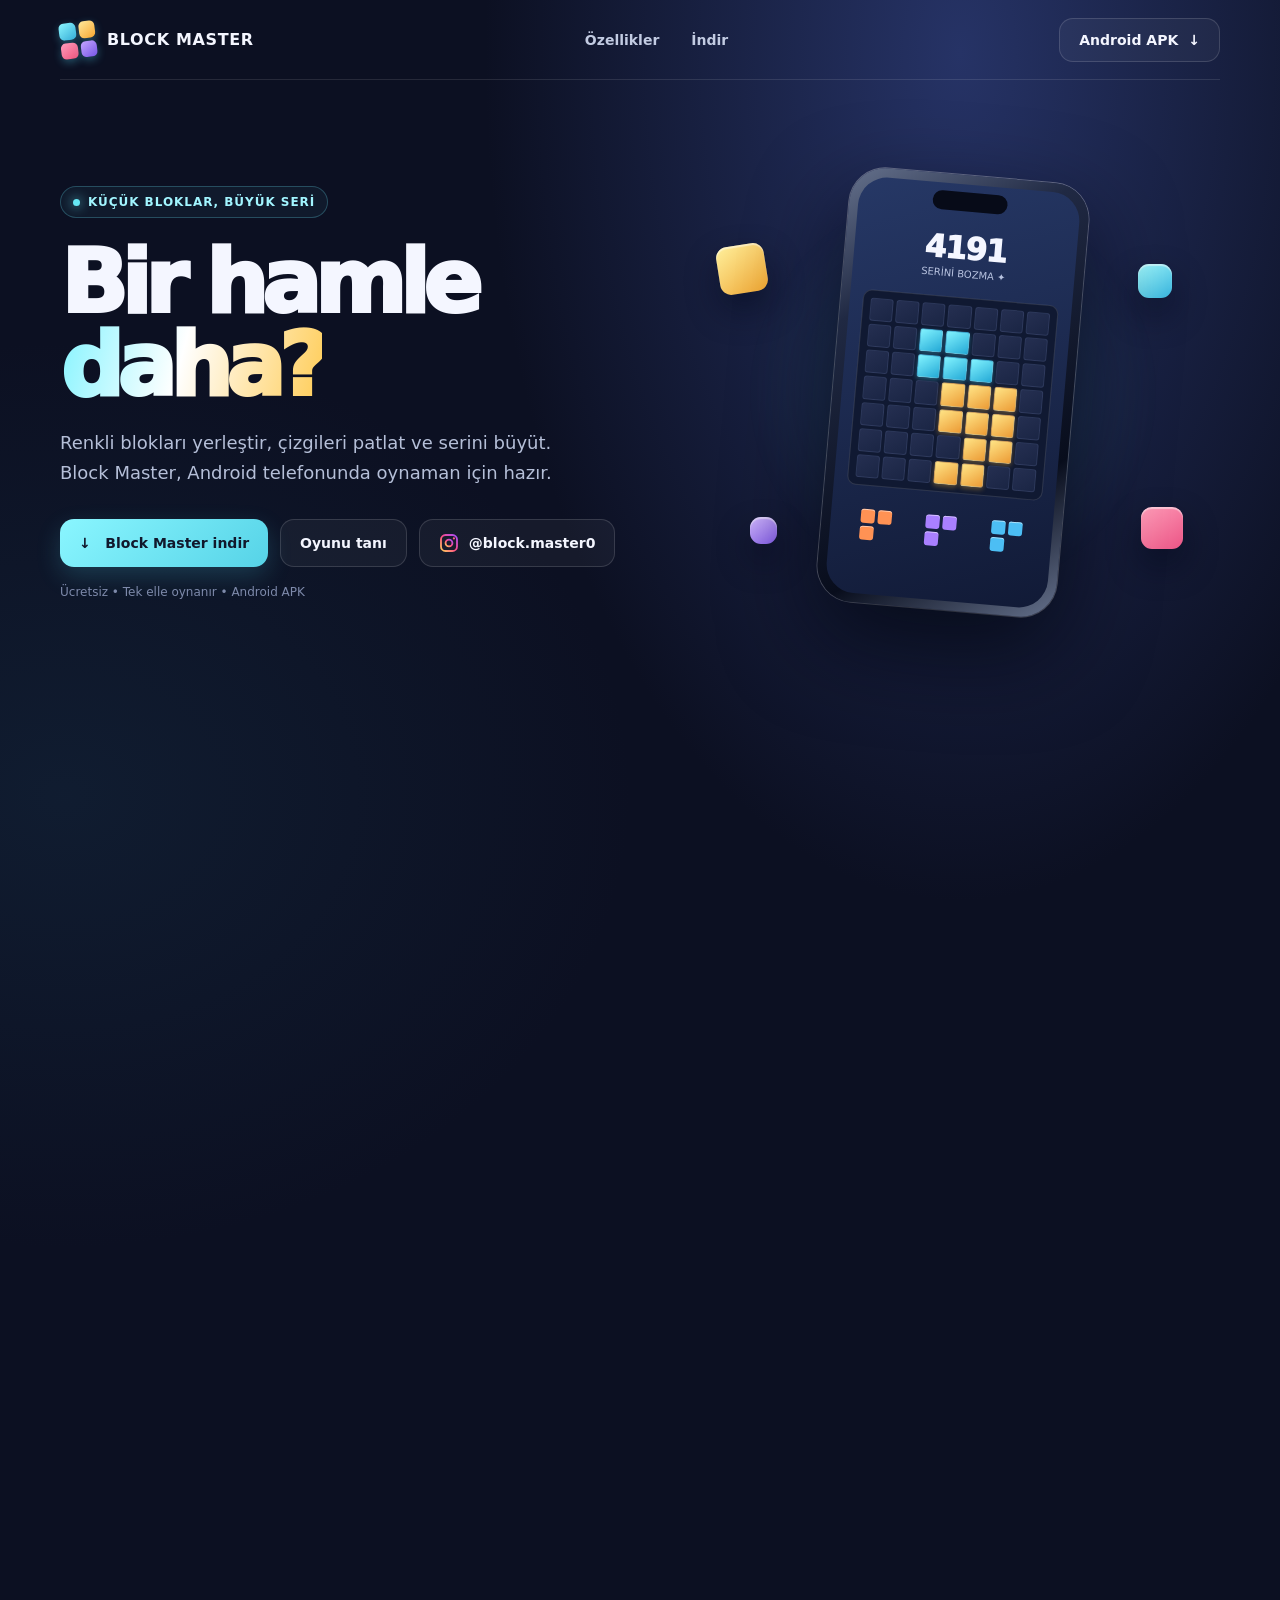
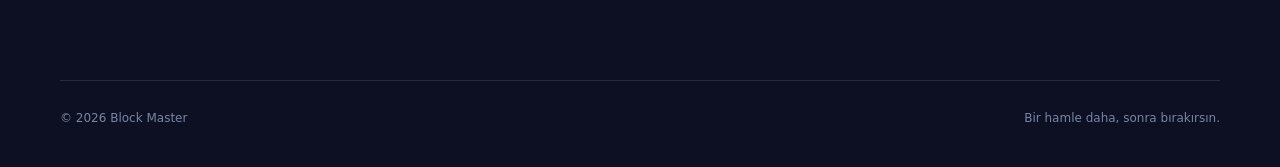
==== commit 835b1c76: "Add Instagram link to Block Master site" ====
--- a/index.html
+++ b/index.html
@@ -39,7 +39,7 @@
         <p>Renkli blokları yerleştir, çizgileri patlat ve serini büyüt. Block Master, Android telefonunda oynaman için hazır.</p>
         <div class="actions">
           <a class="button primary" href="https://github.com/omixneo48-hub/aegaming/releases/latest/download/BlockMaster.apk" download>↓ &nbsp; Block Master indir</a>
-          <a class="button secondary" href="#ozellikler">Oyunu tanı</a>
+          <a class="button secondary" href="#ozellikler">Oyunu tanı</a>          <a class="button secondary" href="https://www.instagram.com/block.master0/" target="_blank" rel="noopener noreferrer" aria-label="Instagram’da @block.master0 hesabını aç"><svg viewBox="0 0 24 24" width="20" height="20" aria-hidden="true" focusable="false"><defs><linearGradient id="instagram-gradient" x1="0" y1="1" x2="1" y2="0"><stop offset="0" stop-color="#ffd35a"/><stop offset=".48" stop-color="#ff4d86"/><stop offset="1" stop-color="#a34dff"/></linearGradient></defs><rect x="2.4" y="2.4" width="19.2" height="19.2" rx="5.5" fill="none" stroke="url(#instagram-gradient)" stroke-width="2.2"/><circle cx="12" cy="12" r="4.1" fill="none" stroke="url(#instagram-gradient)" stroke-width="2.2"/><circle cx="17.9" cy="6.5" r="1.35" fill="#ff5b89"/></svg>@block.master0</a>
         </div>
         <div class="fineprint">Ücretsiz • Tek elle oynanır • Android APK</div>
       </div>
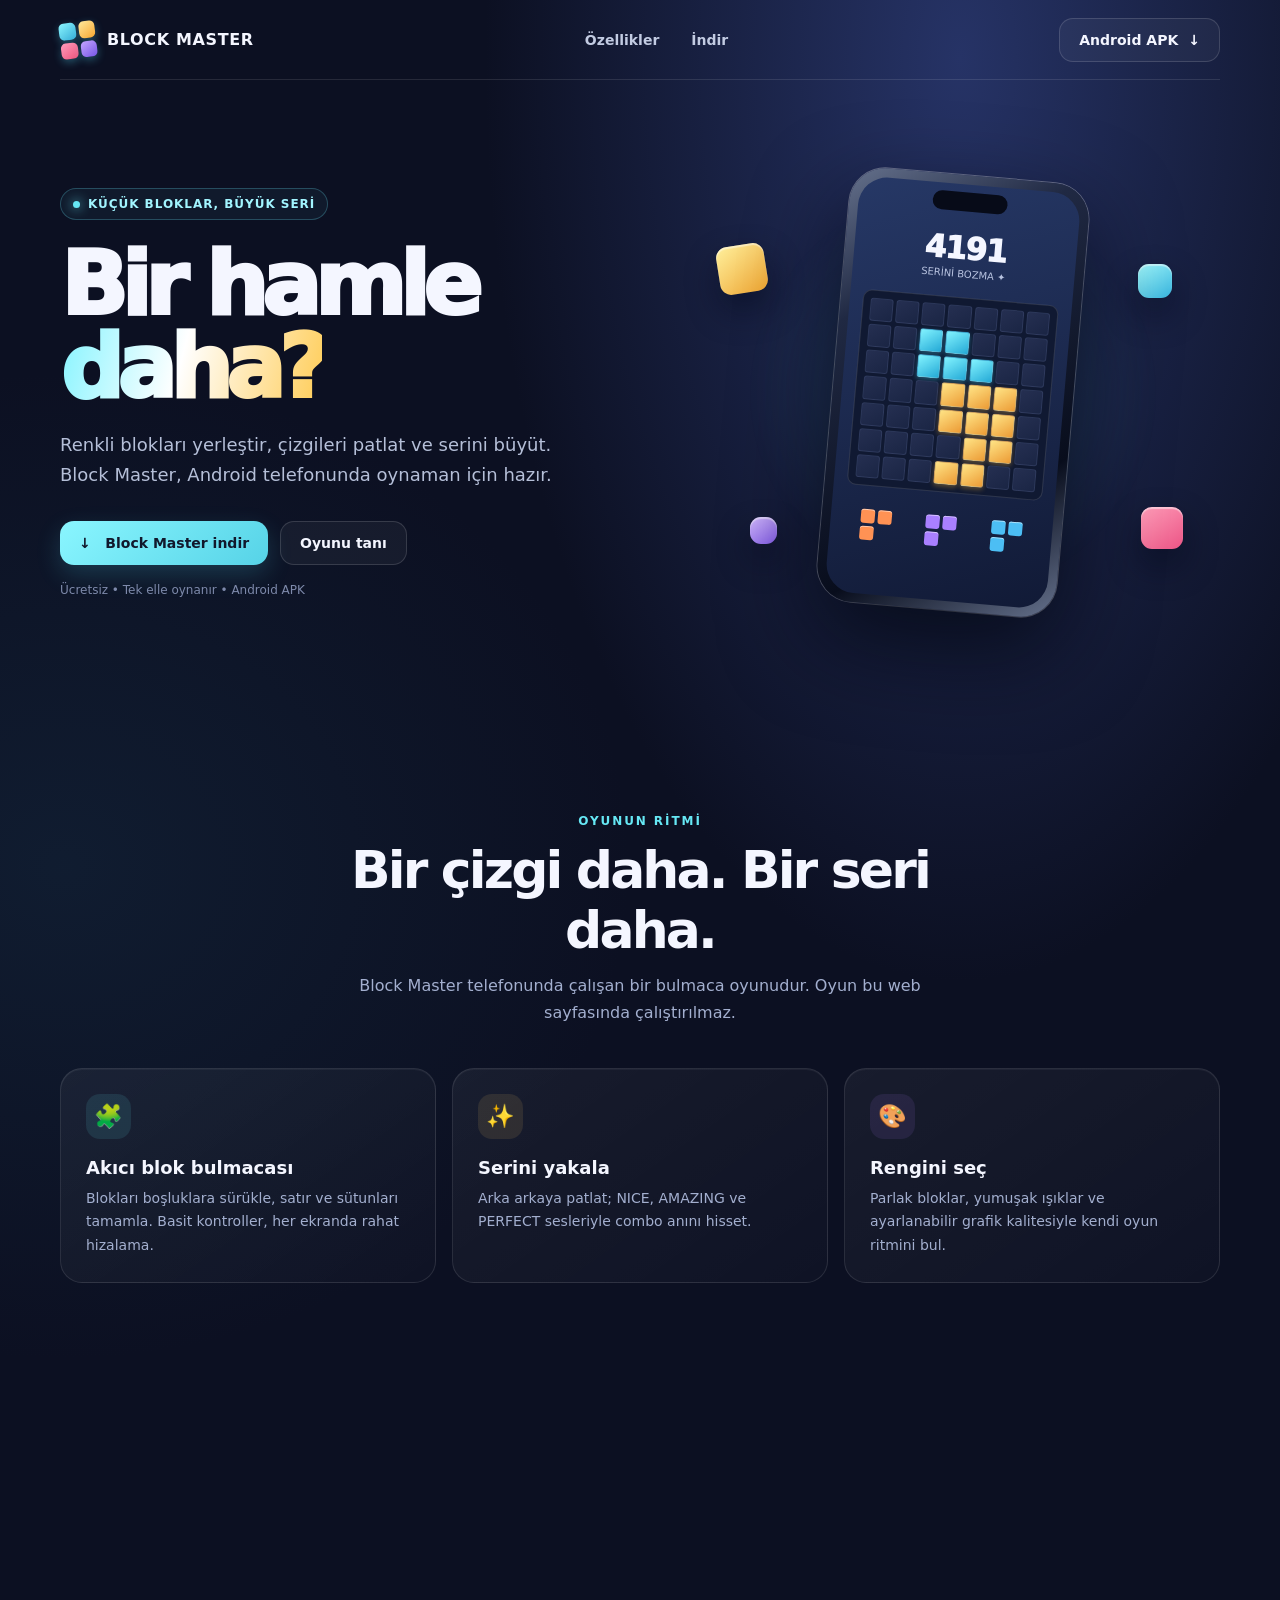
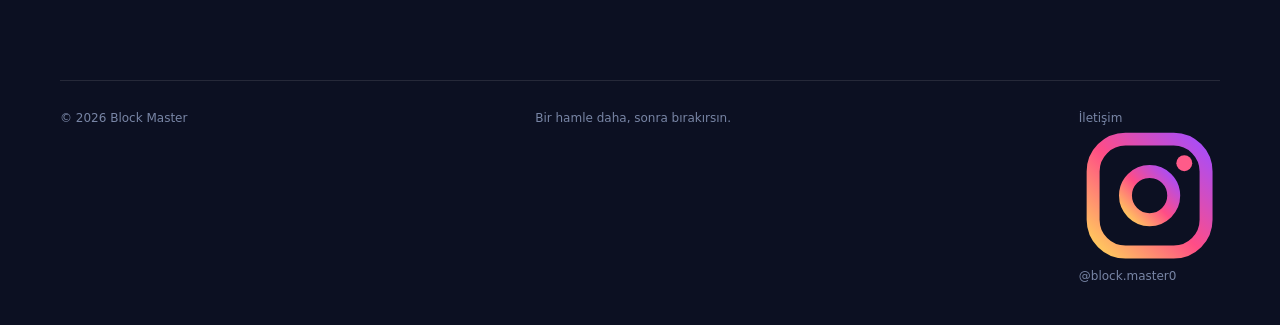
==== commit 9e665748: "Move Instagram link to contact footer" ====
--- a/index.html
+++ b/index.html
@@ -39,7 +39,7 @@
         <p>Renkli blokları yerleştir, çizgileri patlat ve serini büyüt. Block Master, Android telefonunda oynaman için hazır.</p>
         <div class="actions">
           <a class="button primary" href="https://github.com/omixneo48-hub/aegaming/releases/latest/download/BlockMaster.apk" download>↓ &nbsp; Block Master indir</a>
-          <a class="button secondary" href="#ozellikler">Oyunu tanı</a>          <a class="button secondary" href="https://www.instagram.com/block.master0/" target="_blank" rel="noopener noreferrer" aria-label="Instagram’da @block.master0 hesabını aç"><svg viewBox="0 0 24 24" width="20" height="20" aria-hidden="true" focusable="false"><defs><linearGradient id="instagram-gradient" x1="0" y1="1" x2="1" y2="0"><stop offset="0" stop-color="#ffd35a"/><stop offset=".48" stop-color="#ff4d86"/><stop offset="1" stop-color="#a34dff"/></linearGradient></defs><rect x="2.4" y="2.4" width="19.2" height="19.2" rx="5.5" fill="none" stroke="url(#instagram-gradient)" stroke-width="2.2"/><circle cx="12" cy="12" r="4.1" fill="none" stroke="url(#instagram-gradient)" stroke-width="2.2"/><circle cx="17.9" cy="6.5" r="1.35" fill="#ff5b89"/></svg>@block.master0</a>
+          <a class="button secondary" href="#ozellikler">Oyunu tanı</a>           
         </div>
         <div class="fineprint">Ücretsiz • Tek elle oynanır • Android APK</div>
       </div>
@@ -81,6 +81,6 @@
     </section>
   </main>
 
-  <footer class="wrap"><span>© 2026 Block Master</span><span>Bir hamle daha, sonra bırakırsın.</span></footer>
+  <footer class="wrap"><span>© 2026 Block Master</span><span>Bir hamle daha, sonra bırakırsın.</span><div class="contact"><span class="contact-label">İletişim</span><a class="instagram-footer" href="https://www.instagram.com/block.master0/" target="_blank" rel="noopener noreferrer" aria-label="Instagram’da @block.master0 hesabına ulaş"><svg viewBox="0 0 24 24" aria-hidden="true" focusable="false"><defs><linearGradient id="instagram-gradient" x1="0" y1="1" x2="1" y2="0"><stop offset="0" stop-color="#ffd35a"/><stop offset=".48" stop-color="#ff4d86"/><stop offset="1" stop-color="#a34dff"/></linearGradient></defs><rect x="2.4" y="2.4" width="19.2" height="19.2" rx="5.5" fill="none" stroke="url(#instagram-gradient)" stroke-width="2.2"/><circle cx="12" cy="12" r="4.1" fill="none" stroke="url(#instagram-gradient)" stroke-width="2.2"/><circle cx="17.9" cy="6.5" r="1.35" fill="#ff5b89"/></svg><span>@block.master0</span></a></div></footer>
 </body>
 </html>
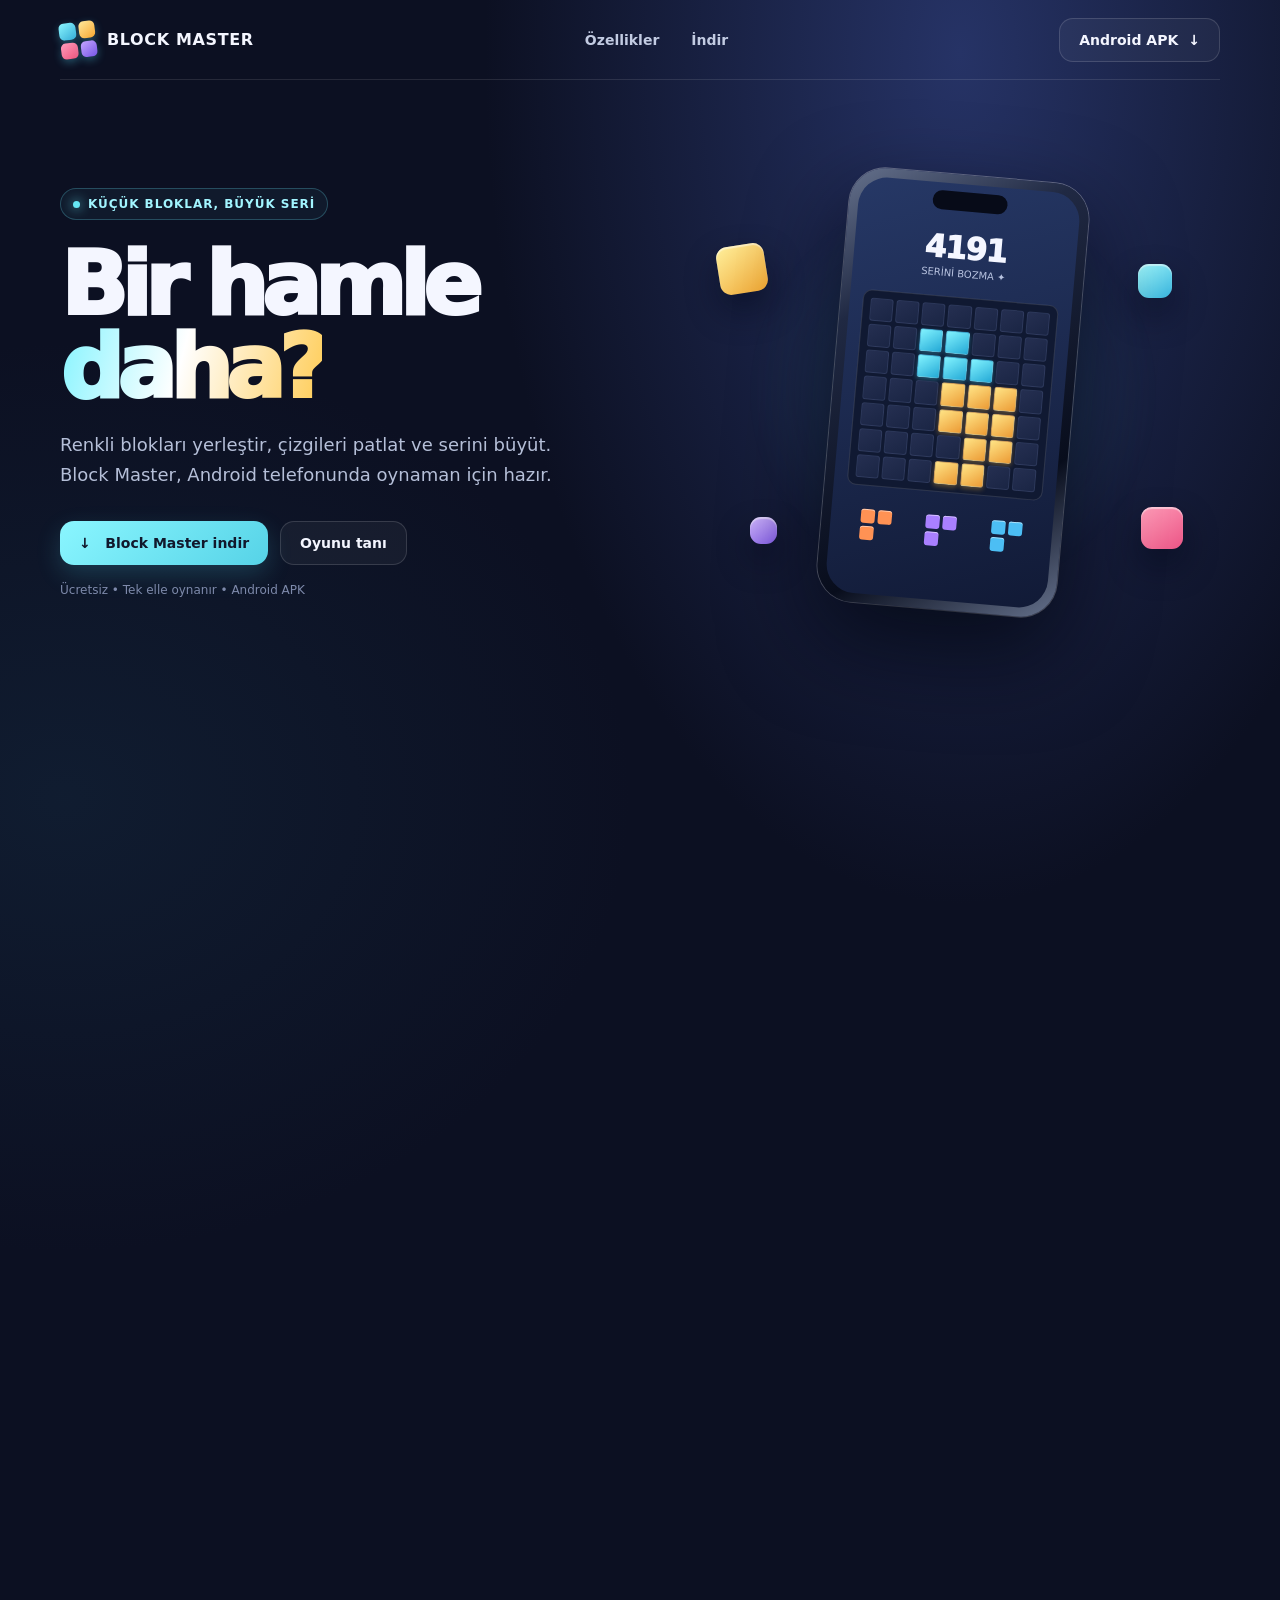
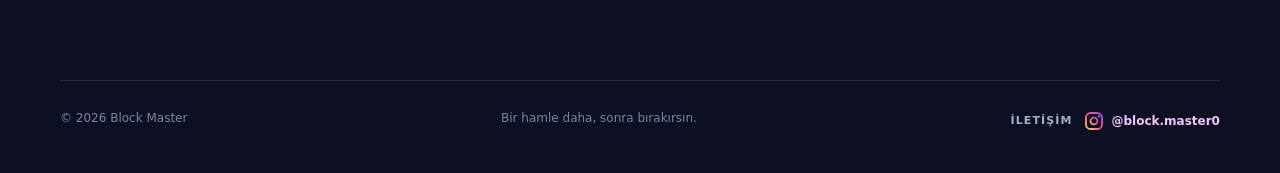
==== commit d9932643: "Refresh footer style on site" ====
--- a/index.html
+++ b/index.html
@@ -1,4 +1,5 @@
 <!doctype html>
+
 <html lang="tr">
 <head>
   <meta charset="utf-8">
@@ -14,7 +15,7 @@
   <meta property="og:image" content="social-preview.png">
   <meta name="twitter:card" content="summary_large_image">
   <link rel="icon" type="image/png" sizes="192x192" href="icons/icon-192.png">
-  <link rel="stylesheet" href="style.css">
+  <link rel="stylesheet" href="style.css?v=2">
   <title>Block Master — Bir hamle daha?</title>
   <script src="site.js" defer></script>
 </head>
--- a/style.css
+++ b/style.css
@@ -1,7 +1,9 @@
-:root{--bg:#0c1022;--bg2:#131a35;--panel:#182143;--text:#f4f6ff;--muted:#a3afcf;--cyan:#66e8f5;--gold:#ffd166;--pink:#ff729f;--purple:#a77bff;--line:#ffffff1b;--max:1160px}
-*{box-sizing:border-box}html{scroll-behavior:smooth}body{margin:0;background:radial-gradient(ellipse at 75% 3%,#263366 0,transparent 35%),radial-gradient(ellipse at 5% 45%,#18354d55 0,transparent 33%),var(--bg);color:var(--text);font-family:Inter,ui-sans-serif,system-ui,-apple-system,"Segoe UI",sans-serif;overflow-x:hidden}a{color:inherit;text-decoration:none}.wrap{width:min(var(--max),calc(100% - 40px));margin:auto}.nav{height:80px;display:flex;align-items:center;justify-content:space-between;border-bottom:1px solid var(--line)}.brand{display:flex;align-items:center;gap:11px;font-weight:900;letter-spacing:.04em}.brand-mark{width:36px;height:36px;position:relative;display:grid;grid-template-columns:repeat(2,1fr);gap:3px;transform:rotate(-7deg)}.brand-mark i{border-radius:5px;background:linear-gradient(145deg,#8af6ff,#36acd6);box-shadow:0 3px 9px #54dcfa55}.brand-mark i:nth-child(2){background:linear-gradient(145deg,#ffe99c,#f6a832)}.brand-mark i:nth-child(3){background:linear-gradient(145deg,#ff9cbc,#ed547d)}.brand-mark i:nth-child(4){background:linear-gradient(145deg,#c4a5ff,#7756e5)}.navlinks{display:flex;gap:32px;color:#c2cbe2;font-size:14px;font-weight:700}.navlinks a:hover{color:white}.nav-cta,.button{display:inline-flex;align-items:center;justify-content:center;gap:10px;border:1px solid #ffffff24;border-radius:14px;padding:13px 19px;font-weight:850;font-size:14px;transition:transform .2s,filter .2s}.nav-cta{background:#ffffff0b}.button:hover,.nav-cta:hover{transform:translateY(-2px);filter:brightness(1.08)}.button.primary{color:#11182c;background:linear-gradient(135deg,#8af6ff,#56d3e7);box-shadow:0 9px 24px #4bcde633;border:0}.button.secondary{background:#ffffff0b}.hero{position:relative;display:grid;grid-template-columns:1.05fr .95fr;align-items:center;gap:35px;min-height:650px;padding:70px 0 95px}.eyebrow{display:inline-flex;align-items:center;gap:8px;padding:8px 12px;border:1px solid #67e8f540;border-radius:99px;background:#67e8f50c;color:#a2f5ff;font-size:12px;font-weight:850;letter-spacing:.08em;text-transform:uppercase}.eyebrow b{width:7px;height:7px;border-radius:50%;background:var(--cyan);box-shadow:0 0 12px var(--cyan)}h1{font-size:clamp(52px,7vw,88px);letter-spacing:-.075em;line-height:.94;margin:24px 0 20px;font-weight:1000}.gradient-text{background:linear-gradient(105deg,#91f5ff 5%,#ffffff 46%,#ffd166 94%);color:transparent;background-clip:text;-webkit-background-clip:text}.hero p{max-width:520px;font-size:18px;line-height:1.7;color:#b5bfd8;margin:0 0 30px}.actions{display:flex;gap:12px;flex-wrap:wrap}.fineprint{margin-top:18px;font-size:12px;color:#7e8aab}.showcase{height:460px;display:grid;place-items:center;position:relative}.halo{position:absolute;width:min(88%,430px);aspect-ratio:1;border-radius:50%;background:radial-gradient(circle,#54cbe52a,transparent 67%);filter:blur(6px)}.phone{position:relative;width:240px;height:435px;border-radius:36px;padding:9px;background:linear-gradient(145deg,#65718c,#202943 26%,#080d1c 73%,#65718c);box-shadow:0 35px 90px #02040cb0,0 0 0 1px #ffffff55;transform:rotate(5deg);animation:float 5.5s ease-in-out infinite}.phone-inner{width:100%;height:100%;overflow:hidden;border-radius:29px;background:linear-gradient(160deg,#263866,#111a36);padding:16px 13px}.phone-top{height:19px;width:75px;border-radius:12px;background:#070b18;margin:-8px auto 19px}.mini-score{text-align:center;font-size:31px;font-weight:1000;letter-spacing:-.04em}.mini-label{text-align:center;color:#b8c3e0;font-size:10px;margin:2px 0 18px}.mini-grid{display:grid;grid-template-columns:repeat(7,1fr);gap:3px;padding:7px;background:#101932;border:1px solid #ffffff20;border-radius:9px}.mini-grid i{aspect-ratio:1;border-radius:3px;background:linear-gradient(145deg,#252f51,#1a2544);border:1px solid #53648a44}.mini-grid i:nth-child(10),.mini-grid i:nth-child(11),.mini-grid i:nth-child(17),.mini-grid i:nth-child(18){background:linear-gradient(145deg,#82f3ff,#24a9d6);box-shadow:0 2px 5px #3cd5ef55}.mini-grid i:nth-child(25),.mini-grid i:nth-child(26),.mini-grid i:nth-child(32),.mini-grid i:nth-child(33){background:linear-gradient(145deg,#ffe486,#ec9b35);box-shadow:0 2px 5px #f7b33a55}.mini-tray{display:flex;justify-content:space-around;margin-top:23px}.mini-piece{display:grid;grid-template-columns:repeat(2,14px);gap:3px}.mini-piece i{width:14px;height:14px;border-radius:3px;background:#ff9254;box-shadow:inset 0 1px #ffffff8a}.mini-piece:nth-child(2) i{background:#a980ff}.mini-piece:nth-child(3) i{background:#4cbef4}.float-block{position:absolute;border-radius:11px;box-shadow:0 16px 34px #02071577,inset 0 2px 1px #ffffff7c;animation:float 4s ease-in-out infinite}.float-block.a{width:48px;height:48px;left:6%;top:18%;background:linear-gradient(145deg,#fff09c,#eea532);transform:rotate(-9deg)}.float-block.b{width:34px;height:34px;right:9%;top:22%;background:linear-gradient(145deg,#a2fbff,#37b5df);animation-delay:-1.4s}.float-block.c{width:42px;height:42px;right:7%;bottom:16%;background:linear-gradient(145deg,#ff9db9,#eb5485);animation-delay:-.8s}.float-block.d{width:27px;height:27px;left:12%;bottom:17%;background:linear-gradient(145deg,#d3baff,#8760ed);animation-delay:-2s}@keyframes float{0%,100%{translate:0 0}50%{translate:0 -12px}}.section{padding:84px 0}.section-head{text-align:center;max-width:650px;margin:0 auto 42px}.kicker{color:var(--cyan);font-weight:900;font-size:12px;letter-spacing:.16em;text-transform:uppercase}.section h2{font-size:clamp(32px,4.5vw,52px);letter-spacing:-.055em;margin:12px 0}.section-head p{color:var(--muted);line-height:1.7;margin:0}.features{display:grid;grid-template-columns:repeat(3,1fr);gap:16px}.feature{padding:25px;border:1px solid var(--line);border-radius:22px;background:linear-gradient(145deg,#ffffff0d,#ffffff04);box-shadow:inset 0 1px #ffffff0c}.feature-icon{width:45px;height:45px;border-radius:14px;display:grid;place-items:center;font-size:23px;background:#66e8f51b;margin-bottom:18px}.feature:nth-child(2) .feature-icon{background:#ffd1661b}.feature:nth-child(3) .feature-icon{background:#a77bff1b}.feature h3{margin:0 0 9px;font-size:18px}.feature p{color:var(--muted);font-size:14px;line-height:1.65;margin:0}.download-band{padding:36px;border-radius:28px;border:1px solid #ffffff21;background:radial-gradient(ellipse at 90% 10%,#37c9db24,transparent 45%),linear-gradient(135deg,#1b2850,#171d37);display:flex;justify-content:space-between;align-items:center;gap:20px}.download-band h2{font-size:clamp(26px,4vw,38px);margin:0 0 8px;letter-spacing:-.04em}.download-band p{margin:0;color:var(--muted)}footer{padding:30px 0 42px;color:#7885a5;font-size:12px;display:flex;justify-content:space-between;gap:12px;border-top:1px solid var(--line)}.reveal{opacity:0;transform:translateY(16px);transition:opacity .65s,transform .65s}.reveal.visible{opacity:1;transform:translateY(0)}
-@media(max-width:820px){.hero{grid-template-columns:1fr;gap:0;min-height:auto;padding:65px 0 40px}.hero-copy{text-align:center}.hero p{margin-left:auto;margin-right:auto}.actions{justify-content:center}.showcase{height:420px;margin-top:18px}.phone{transform:scale(.9) rotate(4deg)}.features{grid-template-columns:1fr}.feature{display:flex;gap:16px;align-items:flex-start}.feature-icon{flex:0 0 45px;margin:0}.download-band{display:block;text-align:center;padding:28px 22px}.download-band .button{margin-top:20px}.navlinks{display:none}.nav-cta{padding:11px 14px}.section{padding:65px 0}}
-@media(max-width:420px){.wrap{width:calc(100% - 28px)}.nav{height:68px}.hero{padding-top:52px}h1{font-size:55px}.hero p{font-size:16px}.showcase{height:380px}.phone{transform:scale(.82) rotate(4deg)}.section{padding:54px 0}}
-@media(prefers-reduced-motion:reduce){*,*::before,*::after{scroll-behavior:auto!important;animation-duration:.01ms!important;transition-duration:.01ms!important}}
-.mini-grid i.filled-cyan{background:linear-gradient(145deg,#82f3ff,#24a9d6);box-shadow:0 2px 5px #3cd5ef55}.mini-grid i.filled-gold{background:linear-gradient(145deg,#ffe486,#ec9b35);box-shadow:0 2px 5px #f7b33a55}
+:root{--bg:#0c1022;--bg2:#131a35;--panel:#182143;--text:#f4f6ff;--muted:#a3afcf;--cyan:#66e8f5;--gold:#ffd166;--pink:#ff729f;--purple:#a77bff;--line:#ffffff1b;--max:1160px}
+*{box-sizing:border-box}html{scroll-behavior:smooth}body{margin:0;background:radial-gradient(ellipse at 75% 3%,#263366 0,transparent 35%),radial-gradient(ellipse at 5% 45%,#18354d55 0,transparent 33%),var(--bg);color:var(--text);font-family:Inter,ui-sans-serif,system-ui,-apple-system,"Segoe UI",sans-serif;overflow-x:hidden}a{color:inherit;text-decoration:none}.wrap{width:min(var(--max),calc(100% - 40px));margin:auto}.nav{height:80px;display:flex;align-items:center;justify-content:space-between;border-bottom:1px solid var(--line)}.brand{display:flex;align-items:center;gap:11px;font-weight:900;letter-spacing:.04em}.brand-mark{width:36px;height:36px;position:relative;display:grid;grid-template-columns:repeat(2,1fr);gap:3px;transform:rotate(-7deg)}.brand-mark i{border-radius:5px;background:linear-gradient(145deg,#8af6ff,#36acd6);box-shadow:0 3px 9px #54dcfa55}.brand-mark i:nth-child(2){background:linear-gradient(145deg,#ffe99c,#f6a832)}.brand-mark i:nth-child(3){background:linear-gradient(145deg,#ff9cbc,#ed547d)}.brand-mark i:nth-child(4){background:linear-gradient(145deg,#c4a5ff,#7756e5)}.navlinks{display:flex;gap:32px;color:#c2cbe2;font-size:14px;font-weight:700}.navlinks a:hover{color:white}.nav-cta,.button{display:inline-flex;align-items:center;justify-content:center;gap:10px;border:1px solid #ffffff24;border-radius:14px;padding:13px 19px;font-weight:850;font-size:14px;transition:transform .2s,filter .2s}.nav-cta{background:#ffffff0b}.button:hover,.nav-cta:hover{transform:translateY(-2px);filter:brightness(1.08)}.button.primary{color:#11182c;background:linear-gradient(135deg,#8af6ff,#56d3e7);box-shadow:0 9px 24px #4bcde633;border:0}.button.secondary{background:#ffffff0b}.hero{position:relative;display:grid;grid-template-columns:1.05fr .95fr;align-items:center;gap:35px;min-height:650px;padding:70px 0 95px}.eyebrow{display:inline-flex;align-items:center;gap:8px;padding:8px 12px;border:1px solid #67e8f540;border-radius:99px;background:#67e8f50c;color:#a2f5ff;font-size:12px;font-weight:850;letter-spacing:.08em;text-transform:uppercase}.eyebrow b{width:7px;height:7px;border-radius:50%;background:var(--cyan);box-shadow:0 0 12px var(--cyan)}h1{font-size:clamp(52px,7vw,88px);letter-spacing:-.075em;line-height:.94;margin:24px 0 20px;font-weight:1000}.gradient-text{background:linear-gradient(105deg,#91f5ff 5%,#ffffff 46%,#ffd166 94%);color:transparent;background-clip:text;-webkit-background-clip:text}.hero p{max-width:520px;font-size:18px;line-height:1.7;color:#b5bfd8;margin:0 0 30px}.actions{display:flex;gap:12px;flex-wrap:wrap}.fineprint{margin-top:18px;font-size:12px;color:#7e8aab}.showcase{height:460px;display:grid;place-items:center;position:relative}.halo{position:absolute;width:min(88%,430px);aspect-ratio:1;border-radius:50%;background:radial-gradient(circle,#54cbe52a,transparent 67%);filter:blur(6px)}.phone{position:relative;width:240px;height:435px;border-radius:36px;padding:9px;background:linear-gradient(145deg,#65718c,#202943 26%,#080d1c 73%,#65718c);box-shadow:0 35px 90px #02040cb0,0 0 0 1px #ffffff55;transform:rotate(5deg);animation:float 5.5s ease-in-out infinite}.phone-inner{width:100%;height:100%;overflow:hidden;border-radius:29px;background:linear-gradient(160deg,#263866,#111a36);padding:16px 13px}.phone-top{height:19px;width:75px;border-radius:12px;background:#070b18;margin:-8px auto 19px}.mini-score{text-align:center;font-size:31px;font-weight:1000;letter-spacing:-.04em}.mini-label{text-align:center;color:#b8c3e0;font-size:10px;margin:2px 0 18px}.mini-grid{display:grid;grid-template-columns:repeat(7,1fr);gap:3px;padding:7px;background:#101932;border:1px solid #ffffff20;border-radius:9px}.mini-grid i{aspect-ratio:1;border-radius:3px;background:linear-gradient(145deg,#252f51,#1a2544);border:1px solid #53648a44}.mini-grid i:nth-child(10),.mini-grid i:nth-child(11),.mini-grid i:nth-child(17),.mini-grid i:nth-child(18){background:linear-gradient(145deg,#82f3ff,#24a9d6);box-shadow:0 2px 5px #3cd5ef55}.mini-grid i:nth-child(25),.mini-grid i:nth-child(26),.mini-grid i:nth-child(32),.mini-grid i:nth-child(33){background:linear-gradient(145deg,#ffe486,#ec9b35);box-shadow:0 2px 5px #f7b33a55}.mini-tray{display:flex;justify-content:space-around;margin-top:23px}.mini-piece{display:grid;grid-template-columns:repeat(2,14px);gap:3px}.mini-piece i{width:14px;height:14px;border-radius:3px;background:#ff9254;box-shadow:inset 0 1px #ffffff8a}.mini-piece:nth-child(2) i{background:#a980ff}.mini-piece:nth-child(3) i{background:#4cbef4}.float-block{position:absolute;border-radius:11px;box-shadow:0 16px 34px #02071577,inset 0 2px 1px #ffffff7c;animation:float 4s ease-in-out infinite}.float-block.a{width:48px;height:48px;left:6%;top:18%;background:linear-gradient(145deg,#fff09c,#eea532);transform:rotate(-9deg)}.float-block.b{width:34px;height:34px;right:9%;top:22%;background:linear-gradient(145deg,#a2fbff,#37b5df);animation-delay:-1.4s}.float-block.c{width:42px;height:42px;right:7%;bottom:16%;background:linear-gradient(145deg,#ff9db9,#eb5485);animation-delay:-.8s}.float-block.d{width:27px;height:27px;left:12%;bottom:17%;background:linear-gradient(145deg,#d3baff,#8760ed);animation-delay:-2s}@keyframes float{0%,100%{translate:0 0}50%{translate:0 -12px}}.section{padding:84px 0}.section-head{text-align:center;max-width:650px;margin:0 auto 42px}.kicker{color:var(--cyan);font-weight:900;font-size:12px;letter-spacing:.16em;text-transform:uppercase}.section h2{font-size:clamp(32px,4.5vw,52px);letter-spacing:-.055em;margin:12px 0}.section-head p{color:var(--muted);line-height:1.7;margin:0}.features{display:grid;grid-template-columns:repeat(3,1fr);gap:16px}.feature{padding:25px;border:1px solid var(--line);border-radius:22px;background:linear-gradient(145deg,#ffffff0d,#ffffff04);box-shadow:inset 0 1px #ffffff0c}.feature-icon{width:45px;height:45px;border-radius:14px;display:grid;place-items:center;font-size:23px;background:#66e8f51b;margin-bottom:18px}.feature:nth-child(2) .feature-icon{background:#ffd1661b}.feature:nth-child(3) .feature-icon{background:#a77bff1b}.feature h3{margin:0 0 9px;font-size:18px}.feature p{color:var(--muted);font-size:14px;line-height:1.65;margin:0}.download-band{padding:36px;border-radius:28px;border:1px solid #ffffff21;background:radial-gradient(ellipse at 90% 10%,#37c9db24,transparent 45%),linear-gradient(135deg,#1b2850,#171d37);display:flex;justify-content:space-between;align-items:center;gap:20px}.download-band h2{font-size:clamp(26px,4vw,38px);margin:0 0 8px;letter-spacing:-.04em}.download-band p{margin:0;color:var(--muted)}footer{padding:30px 0 42px;color:#7885a5;font-size:12px;display:flex;justify-content:space-between;gap:12px;border-top:1px solid var(--line)}.reveal{opacity:0;transform:translateY(16px);transition:opacity .65s,transform .65s}.reveal.visible{opacity:1;transform:translateY(0)}
+@media(max-width:820px){.hero{grid-template-columns:1fr;gap:0;min-height:auto;padding:65px 0 40px}.hero-copy{text-align:center}.hero p{margin-left:auto;margin-right:auto}.actions{justify-content:center}.showcase{height:420px;margin-top:18px}.phone{transform:scale(.9) rotate(4deg)}.features{grid-template-columns:1fr}.feature{display:flex;gap:16px;align-items:flex-start}.feature-icon{flex:0 0 45px;margin:0}.download-band{display:block;text-align:center;padding:28px 22px}.download-band .button{margin-top:20px}.navlinks{display:none}.nav-cta{padding:11px 14px}.section{padding:65px 0}}
+@media(max-width:420px){.wrap{width:calc(100% - 28px)}.nav{height:68px}.hero{padding-top:52px}h1{font-size:55px}.hero p{font-size:16px}.showcase{height:380px}.phone{transform:scale(.82) rotate(4deg)}.section{padding:54px 0}}
+@media(prefers-reduced-motion:reduce){*,*::before,*::after{scroll-behavior:auto!important;animation-duration:.01ms!important;transition-duration:.01ms!important}}
+.mini-grid i.filled-cyan{background:linear-gradient(145deg,#82f3ff,#24a9d6);box-shadow:0 2px 5px #3cd5ef55}.mini-grid i.filled-gold{background:linear-gradient(145deg,#ffe486,#ec9b35);box-shadow:0 2px 5px #f7b33a55}
 
+
+.contact{display:flex;align-items:center;gap:12px}.contact-label{color:var(--muted);font-size:11px;font-weight:850;letter-spacing:.1em;text-transform:uppercase}.instagram-footer{display:inline-flex;align-items:center;gap:7px;color:#f1c4ff;font-weight:850}.instagram-footer svg{width:20px;height:20px;flex:none}.instagram-footer:hover{filter:brightness(1.2)}footer{flex-wrap:wrap}@media(max-width:560px){footer{flex-direction:column;align-items:flex-start;gap:14px}}
